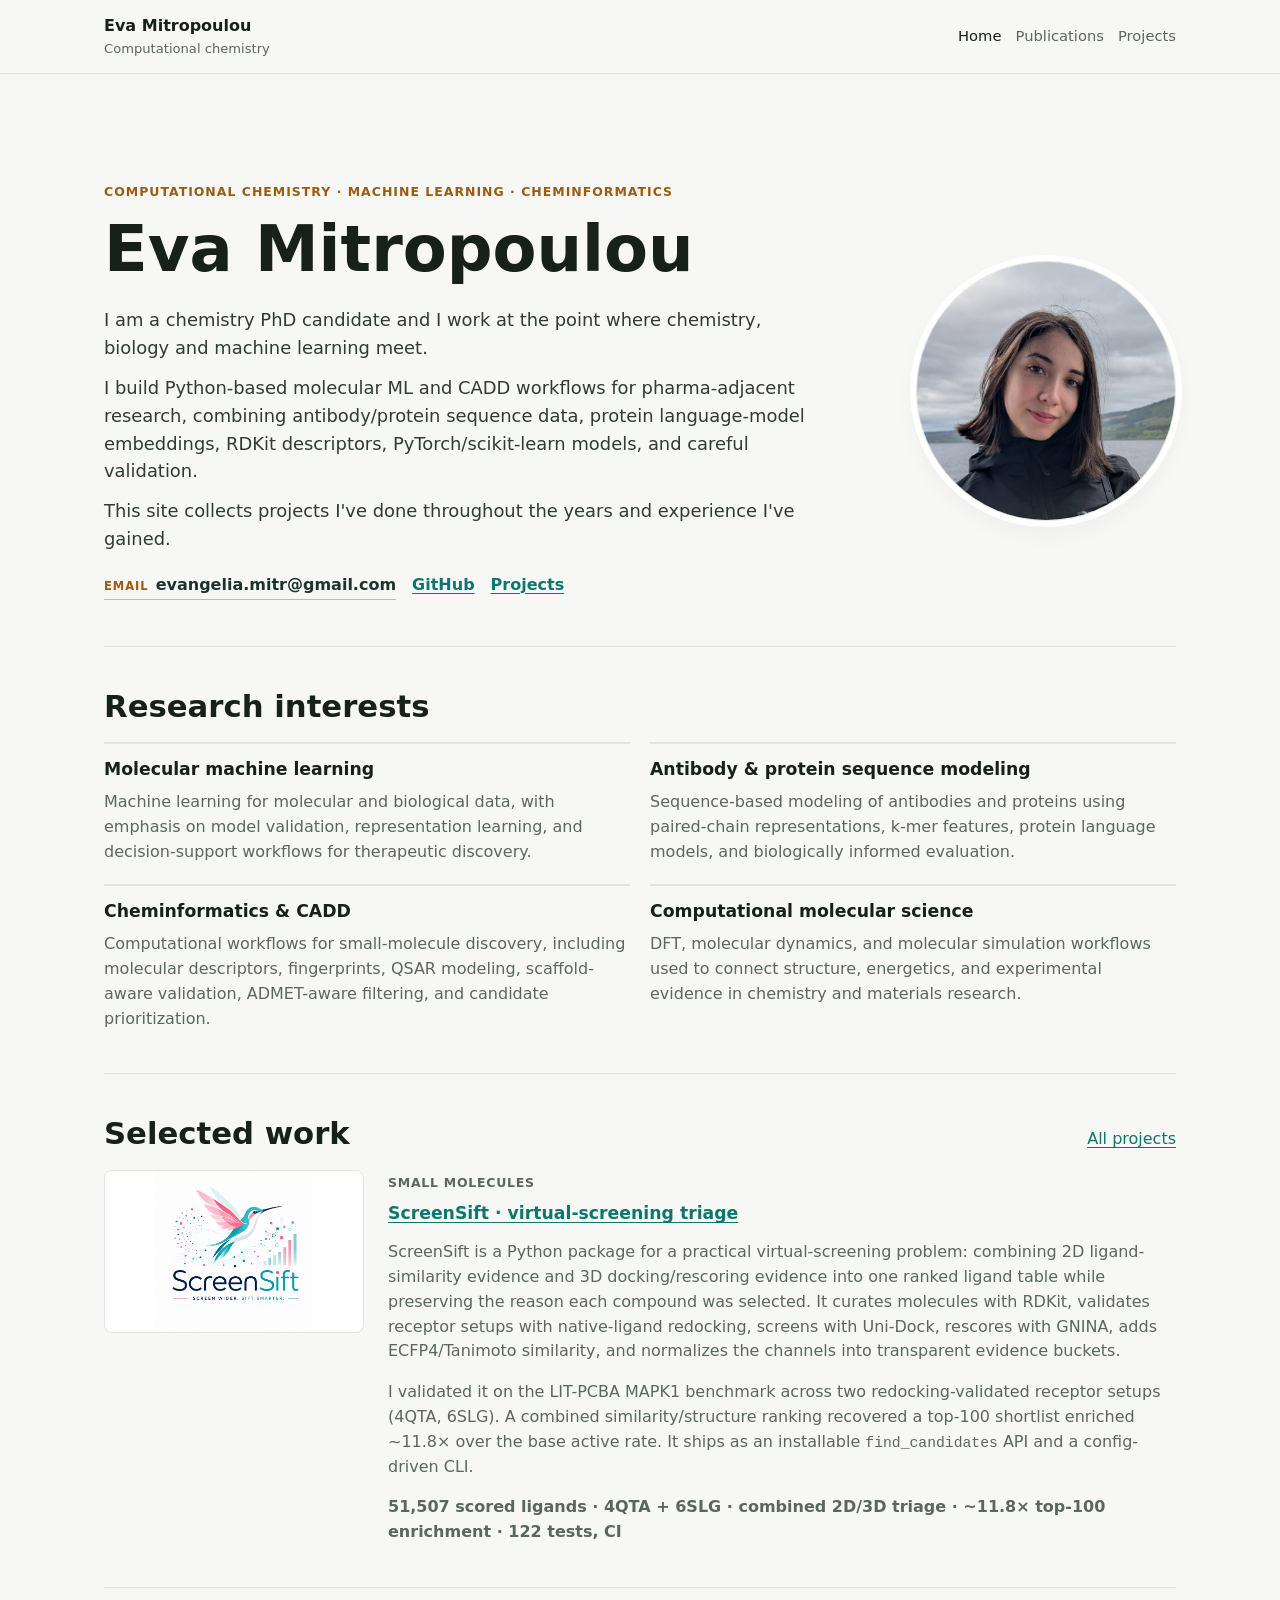
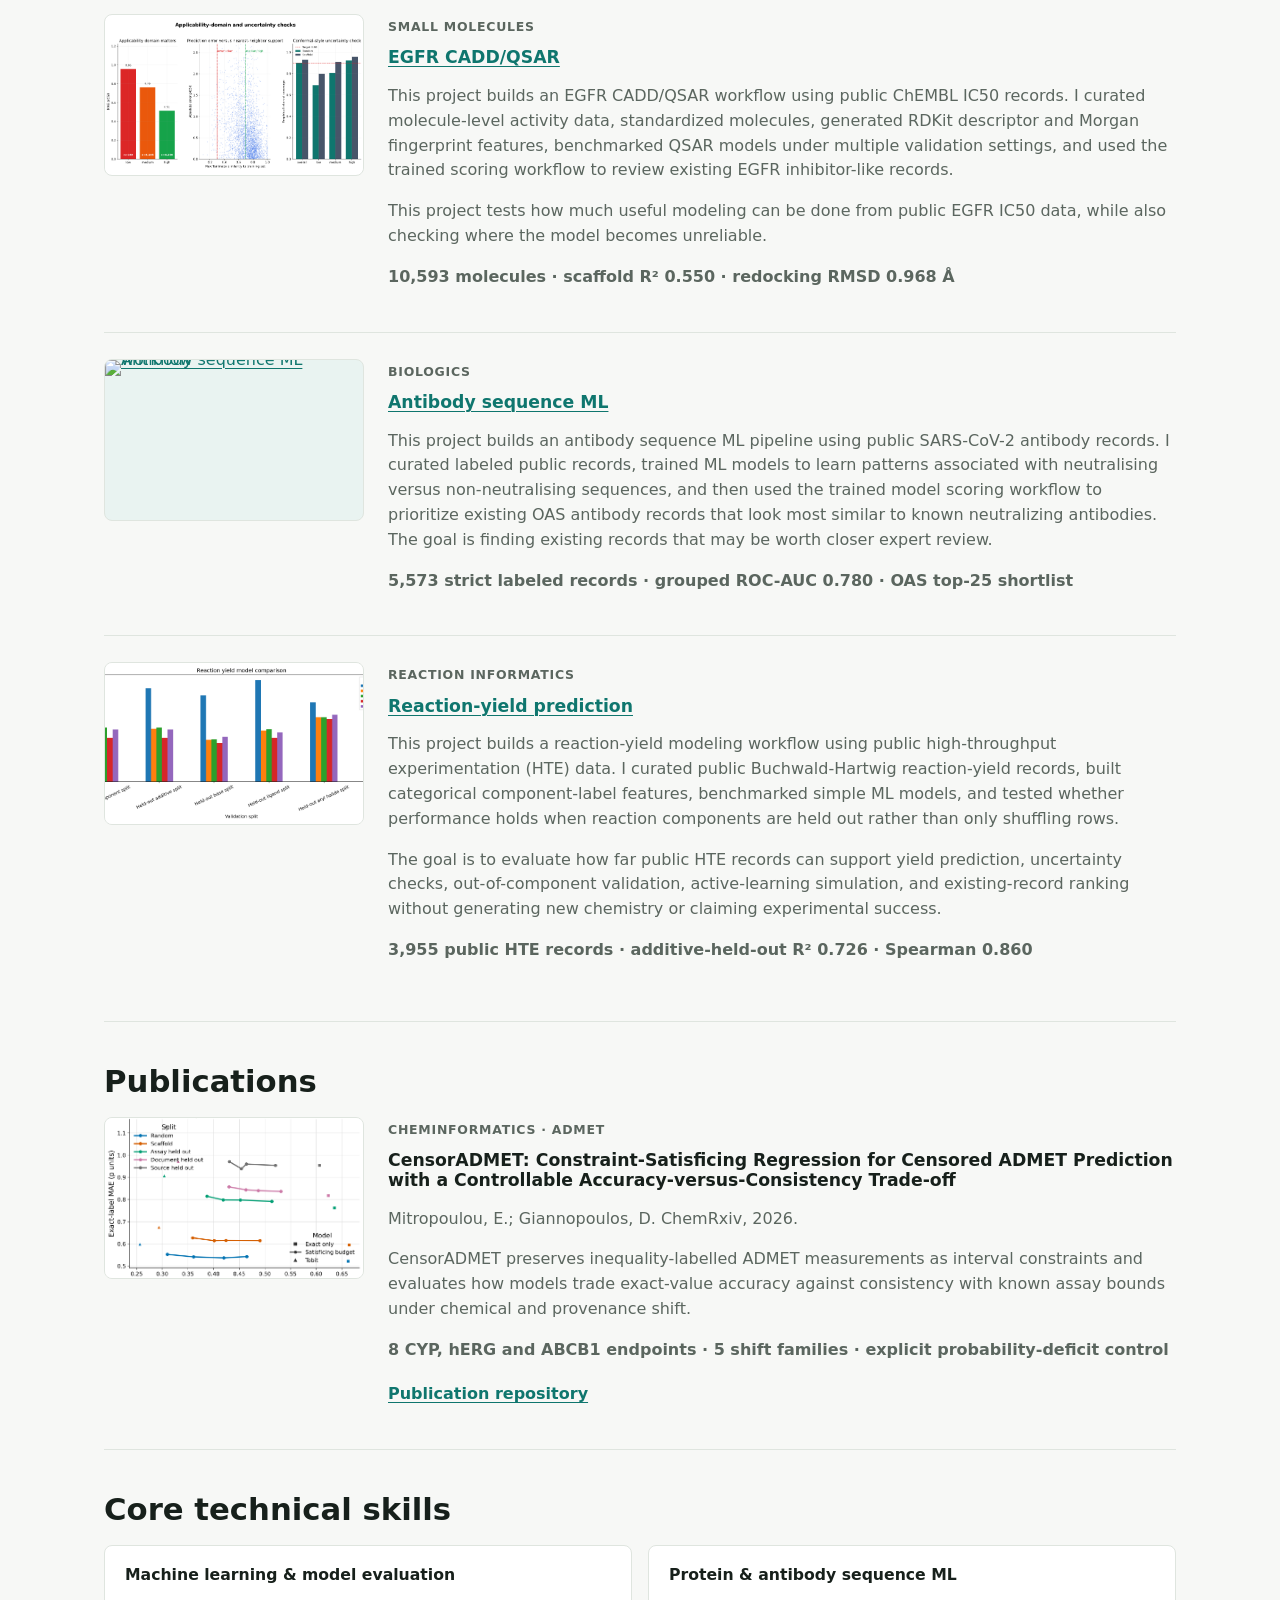
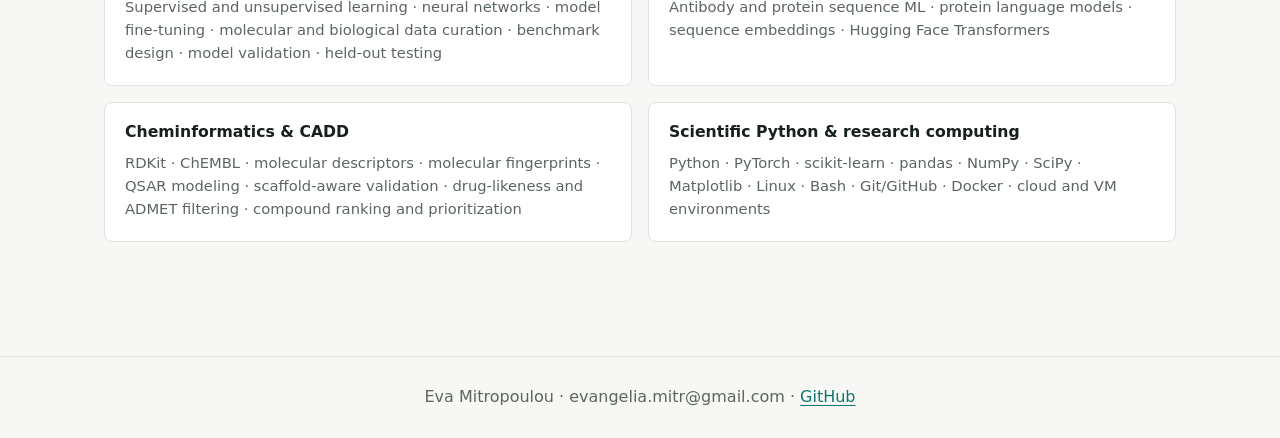
==== index.html @ 1cc46dc5 "Move skills after publications" ====
<!doctype html>
<html lang="en">
  <head>
    <meta charset="utf-8">
    <meta name="viewport" content="width=device-width, initial-scale=1">
    <title>Eva Mitropoulou | Computational Chemistry</title>
    <meta name="description" content="Computational chemistry portfolio: virtual-screening triage, CADD/QSAR, antibody sequence ML, reaction-yield modeling, cheminformatics, and ML validation.">
    <meta property="og:title" content="Eva Mitropoulou | Computational Chemistry">
    <meta property="og:description" content="Computational chemistry portfolio: virtual-screening triage, CADD/QSAR, antibody sequence ML, reaction-yield modeling, cheminformatics, and ML validation.">
    <meta property="og:type" content="website">
    <meta property="og:url" content="https://eva-mitropoulou.github.io/">
    <meta property="og:image" content="https://eva-mitropoulou.github.io/assets/figures/portfolio_og_card.svg">
    <link rel="icon" href="assets/figures/favicon.svg" type="image/svg+xml">
    <link rel="alternate icon" href="favicon.ico">
    <link rel="stylesheet" href="assets/css/styles.css">
  </head>
  <body>
    <header class="site-header">
      <nav class="nav" aria-label="Primary navigation">
        <a class="brand" href="index.html">
          <strong>Eva Mitropoulou</strong>
          <span>Computational chemistry</span>
        </a>
        <div class="nav-links">
          <a href="index.html" aria-current="page">Home</a>
          <a href="#publications">Publications</a>
          <a href="projects.html">Projects</a>
        </div>
      </nav>
    </header>

    <main>
      <section class="landing-hero">
        <div class="hero-copy">
          <p class="eyebrow">Computational chemistry · machine learning · cheminformatics</p>
          <h1>Eva Mitropoulou</h1>
          <p class="lead">I am a chemistry PhD candidate and I work at the point where chemistry, biology and machine learning meet.</p>
          <p>I build Python-based molecular ML and CADD workflows for pharma-adjacent research, combining antibody/protein sequence data, protein language-model embeddings, RDKit descriptors, PyTorch/scikit-learn models, and careful validation.</p>
          <p>This site collects projects I've done throughout the years and experience I've gained.</p>
          <div class="inline-links" aria-label="Primary links">
            <span class="email-line"><span class="email-label">Email</span><span class="email-address">evangelia.mitr@gmail.com</span></span>
            <a href="https://github.com/eva-mitropoulou">GitHub</a>
            <a href="projects.html">Projects</a>
          </div>
        </div>
        <figure class="hero-portrait" aria-label="Portrait">
          <img class="portrait-photo" src="assets/figures/eva-profile.jpg" alt="Portrait of Eva Mitropoulou">
        </figure>
      </section>

      <section class="section landing-section" aria-labelledby="research-interests">
        <h2 id="research-interests">Research interests</h2>
        <div class="interest-grid">
          <article>
            <h3>Molecular machine learning</h3>
            <p>Machine learning for molecular and biological data, with emphasis on model validation, representation learning, and decision-support workflows for therapeutic discovery.</p>
          </article>
          <article>
            <h3>Antibody &amp; protein sequence modeling</h3>
            <p>Sequence-based modeling of antibodies and proteins using paired-chain representations, k-mer features, protein language models, and biologically informed evaluation.</p>
          </article>
          <article>
            <h3>Cheminformatics &amp; CADD</h3>
            <p>Computational workflows for small-molecule discovery, including molecular descriptors, fingerprints, QSAR modeling, scaffold-aware validation, ADMET-aware filtering, and candidate prioritization.</p>
          </article>
          <article>
            <h3>Computational molecular science</h3>
            <p>DFT, molecular dynamics, and molecular simulation workflows used to connect structure, energetics, and experimental evidence in chemistry and materials research.</p>
          </article>
        </div>
      </section>

      <section class="section landing-section" id="main-work" aria-labelledby="selected-work">
        <div class="section-heading">
          <h2 id="selected-work">Selected work</h2>
          <a href="projects.html">All projects</a>
        </div>
        <div class="feature-list">
          <article class="feature-item">
            <a class="thumb-link" href="projects/screensift-virtual-screening.html" aria-label="ScreenSift virtual-screening triage project">
              <img class="egfr-thumb" src="assets/figures/screensift_logo.png" alt="ScreenSift logo">
            </a>
            <div>
              <p class="domain-label">Small molecules</p>
              <h3><a href="projects/screensift-virtual-screening.html">ScreenSift · virtual-screening triage</a></h3>
              <p>ScreenSift is a Python package for a practical virtual-screening problem: combining 2D ligand-similarity evidence and 3D docking/rescoring evidence into one ranked ligand table while preserving the reason each compound was selected. It curates molecules with RDKit, validates receptor setups with native-ligand redocking, screens with Uni-Dock, rescores with GNINA, adds ECFP4/Tanimoto similarity, and normalizes the channels into transparent evidence buckets.</p>
              <p>I validated it on the LIT-PCBA MAPK1 benchmark across two redocking-validated receptor setups (4QTA, 6SLG). A combined similarity/structure ranking recovered a top-100 shortlist enriched ~11.8× over the base active rate. It ships as an installable <code>find_candidates</code> API and a config-driven CLI.</p>
              <p class="compact-metrics">51,507 scored ligands · 4QTA + 6SLG · combined 2D/3D triage · ~11.8× top-100 enrichment · 122 tests, CI</p>
            </div>
          </article>

          <article class="feature-item">
            <a class="thumb-link" href="projects/egfr-qsar-cadd.html" aria-label="EGFR CADD/QSAR project">
              <img class="egfr-thumb" src="assets/figures/egfr_applicability_uncertainty.png" alt="EGFR applicability-domain and uncertainty checks">
            </a>
            <div>
              <p class="domain-label">Small molecules</p>
              <h3><a href="projects/egfr-qsar-cadd.html">EGFR CADD/QSAR</a></h3>
              <p>This project builds an EGFR CADD/QSAR workflow using public ChEMBL IC50 records. I curated molecule-level activity data, standardized molecules, generated RDKit descriptor and Morgan fingerprint features, benchmarked QSAR models under multiple validation settings, and used the trained scoring workflow to review existing EGFR inhibitor-like records.</p>
              <p>This project tests how much useful modeling can be done from public EGFR IC50 data, while also checking where the model becomes unreliable.</p>
              <p class="compact-metrics">10,593 molecules · scaffold R² 0.550 · redocking RMSD 0.968 Å</p>
            </div>
          </article>

          <article class="feature-item">
            <a class="thumb-link" href="projects/antibody-sequence-ml.html" aria-label="Antibody sequence ML project">
              <img src="assets/figures/antibody_project_workflow.png" alt="Antibody sequence ML workflow">
            </a>
            <div>
              <p class="domain-label">Biologics</p>
              <h3><a href="projects/antibody-sequence-ml.html">Antibody sequence ML</a></h3>
              <p>This project builds an antibody sequence ML pipeline using public SARS-CoV-2 antibody records. I curated labeled public records, trained ML models to learn patterns associated with neutralising versus non-neutralising sequences, and then used the trained model scoring workflow to prioritize existing OAS antibody records that look most similar to known neutralizing antibodies. The goal is finding existing records that may be worth closer expert review.</p>
              <p class="compact-metrics">5,573 strict labeled records · grouped ROC-AUC 0.780 · OAS top-25 shortlist</p>
            </div>
          </article>

          <article class="feature-item">
            <a class="thumb-link" href="projects/reaction-yield-ml.html" aria-label="Reaction-yield prediction project">
              <img src="assets/figures/reaction_yield_model_comparison.png" alt="Reaction-yield model comparison">
            </a>
            <div>
              <p class="domain-label">Reaction informatics</p>
              <h3><a href="projects/reaction-yield-ml.html">Reaction-yield prediction</a></h3>
              <p>This project builds a reaction-yield modeling workflow using public high-throughput experimentation (HTE) data. I curated public Buchwald-Hartwig reaction-yield records, built categorical component-label features, benchmarked simple ML models, and tested whether performance holds when reaction components are held out rather than only shuffling rows.</p>
              <p>The goal is to evaluate how far public HTE records can support yield prediction, uncertainty checks, out-of-component validation, active-learning simulation, and existing-record ranking without generating new chemistry or claiming experimental success.</p>
              <p class="compact-metrics">3,955 public HTE records · additive-held-out R² 0.726 · Spearman 0.860</p>
            </div>
          </article>
        </div>
      </section>

      <section class="section landing-section" id="publications" aria-labelledby="publications-heading">
        <div class="section-heading">
          <h2 id="publications-heading">Publications</h2>
        </div>
        <div class="feature-list">
          <article class="feature-item">
            <img src="assets/figures/censoradmet_operating_curve.png" alt="CensorADMET accuracy-versus-consistency operating curves">
            <div>
              <p class="domain-label">Cheminformatics · ADMET</p>
              <h3>CensorADMET: Constraint-Satisficing Regression for Censored ADMET Prediction with a Controllable Accuracy-versus-Consistency Trade-off</h3>
              <p>Mitropoulou, E.; Giannopoulos, D. ChemRxiv, 2026.</p>
              <p>CensorADMET preserves inequality-labelled ADMET measurements as interval constraints and evaluates how models trade exact-value accuracy against consistency with known assay bounds under chemical and provenance shift.</p>
              <p class="compact-metrics">8 CYP, hERG and ABCB1 endpoints · 5 shift families · explicit probability-deficit control</p>
              <div class="inline-links">
                <a href="https://github.com/eva-mitropoulou/censorADMET">Publication repository</a>
              </div>
            </div>
          </article>
        </div>
      </section>

      <section class="section landing-section" aria-labelledby="core-skills">
        <h2 id="core-skills">Core technical skills</h2>
        <div class="skills-grid">
          <div class="skill-group">
            <h3>Machine learning &amp; model evaluation</h3>
            <p>Supervised and unsupervised learning · neural networks · model fine-tuning · molecular and biological data curation · benchmark design · model validation · held-out testing</p>
          </div>
          <div class="skill-group">
            <h3>Protein &amp; antibody sequence ML</h3>
            <p>Antibody and protein sequence ML · protein language models · sequence embeddings · Hugging Face Transformers</p>
          </div>
          <div class="skill-group">
            <h3>Cheminformatics &amp; CADD</h3>
            <p>RDKit · ChEMBL · molecular descriptors · molecular fingerprints · QSAR modeling · scaffold-aware validation · drug-likeness and ADMET filtering · compound ranking and prioritization</p>
          </div>
          <div class="skill-group">
            <h3>Scientific Python &amp; research computing</h3>
            <p>Python · PyTorch · scikit-learn · pandas · NumPy · SciPy · Matplotlib · Linux · Bash · Git/GitHub · Docker · cloud and VM environments</p>
          </div>
        </div>
      </section>


    </main>

    <footer class="footer">
      <span>Eva Mitropoulou · evangelia.mitr@gmail.com · <a href="https://github.com/eva-mitropoulou">GitHub</a></span>
    </footer>
  </body>
</html>
---- assets/css/styles.css ----
:root {
  --bg: #f7f8f6;
  --panel: #ffffff;
  --ink: #17201b;
  --muted: #5b665f;
  --line: #dfe5df;
  --accent: #0f766e;
  --accent-2: #9a5b13;
  --accent-3: #315c8c;
  --soft: #e9f3f1;
  --soft-2: #f3eadf;
  --shadow: 0 10px 24px rgba(20, 31, 27, 0.05);
}

* {
  box-sizing: border-box;
}

html {
  scroll-behavior: smooth;
}

body {
  margin: 0;
  background: var(--bg);
  color: var(--ink);
  font-family: Inter, ui-sans-serif, system-ui, -apple-system, BlinkMacSystemFont, "Segoe UI", sans-serif;
  font-size: 16px;
  line-height: 1.55;
}

a {
  color: var(--accent);
  text-decoration-thickness: 1px;
  text-underline-offset: 3px;
}

a:hover {
  color: #0b5f59;
}

.site-header {
  position: sticky;
  top: 0;
  z-index: 10;
  border-bottom: 1px solid var(--line);
  background: rgba(247, 248, 246, 0.96);
  backdrop-filter: blur(12px);
}

.nav {
  display: flex;
  align-items: center;
  justify-content: space-between;
  max-width: 1120px;
  margin: 0 auto;
  padding: 14px 24px;
  gap: 20px;
}

.brand {
  display: flex;
  flex-direction: column;
  min-width: 210px;
  color: var(--ink);
  text-decoration: none;
}

.brand strong {
  font-size: 1rem;
  letter-spacing: 0;
}

.brand span {
  color: var(--muted);
  font-size: 0.82rem;
}

.nav-links {
  display: flex;
  flex-wrap: wrap;
  justify-content: flex-end;
  gap: 14px;
}

.nav-links a {
  color: var(--muted);
  font-size: 0.92rem;
  text-decoration: none;
}

.nav-links a[aria-current="page"],
.nav-links a:hover {
  color: var(--ink);
}

main {
  max-width: 1120px;
  margin: 0 auto;
  padding: 54px 24px 72px;
}

.hero {
  max-width: 850px;
  padding: 36px 0 32px;
}

.landing-hero {
  display: grid;
  grid-template-columns: minmax(0, 1fr) minmax(180px, 280px);
  gap: clamp(28px, 6vw, 72px);
  align-items: center;
  padding: 54px 0 46px;
}

.hero-copy {
  max-width: 830px;
}

.eyebrow {
  margin: 0 0 12px;
  color: var(--accent-2);
  font-size: 0.78rem;
  font-weight: 700;
  letter-spacing: 0.08em;
  text-transform: uppercase;
}

h1,
h2,
h3 {
  margin: 0;
  line-height: 1.14;
  letter-spacing: 0;
}

h1 {
  max-width: 900px;
  font-size: clamp(2.35rem, 5vw, 4.7rem);
}

h2 {
  margin-bottom: 18px;
  font-size: clamp(1.42rem, 2.4vw, 2.05rem);
}

h3 {
  font-size: 1.08rem;
}

.hero-copy > p:not(.eyebrow) {
  max-width: 760px;
  margin: 12px 0 0;
  color: #303b35;
  font-size: 1.12rem;
}

.hero-copy > p.lead {
  margin-top: 20px;
}

.hero p:not(.eyebrow) {
  max-width: 760px;
}

.hero-context {
  margin: 12px 0 0;
  color: var(--muted);
  font-size: 0.95rem;
}

.inline-links {
  display: flex;
  flex-wrap: wrap;
  align-items: baseline;
  gap: 10px 16px;
  margin-top: 20px;
}

.inline-links a {
  font-weight: 700;
}

.email-line {
  display: inline-flex;
  flex-wrap: wrap;
  align-items: baseline;
  gap: 0.45rem;
  margin: 0;
  padding-bottom: 2px;
  border-bottom: 1px solid rgba(34, 91, 76, 0.35);
  color: var(--ink);
  overflow-wrap: anywhere;
}

.email-label {
  color: var(--accent-2);
  font-size: 0.72rem;
  font-weight: 700;
  letter-spacing: 0.08em;
  text-transform: uppercase;
}

.email-address {
  color: #1d332d;
  font-weight: 700;
}

.hero-portrait {
  justify-self: end;
  width: min(260px, 100%);
  margin: 0;
}

.portrait-photo {
  display: block;
  width: 100%;
  aspect-ratio: 1;
  border: 1px solid var(--line);
  border-radius: 50%;
  background: var(--soft);
  object-fit: cover;
  object-position: center center;
  box-shadow: 0 0 0 6px #ffffff, var(--shadow);
}

.about-text {
  max-width: 850px;
}

.about-text p {
  color: var(--muted);
}

.cta-row,
.link-row {
  display: flex;
  flex-wrap: wrap;
  gap: 10px;
  margin-top: 22px;
}

.button {
  display: inline-flex;
  align-items: center;
  justify-content: center;
  min-height: 40px;
  padding: 9px 14px;
  border: 1px solid var(--ink);
  border-radius: 6px;
  background: var(--ink);
  color: white;
  font-weight: 700;
  text-decoration: none;
}

.button.secondary {
  border-color: var(--line);
  background: white;
  color: var(--ink);
}

.section {
  padding: 48px 0;
  border-top: 1px solid var(--line);
}

.section:first-child {
  border-top: 0;
}

.section-intro {
  max-width: 760px;
  margin: -6px 0 24px;
  color: var(--muted);
}

.landing-section {
  padding: 42px 0;
}

.section-heading {
  display: flex;
  align-items: baseline;
  justify-content: space-between;
  gap: 20px;
  margin-bottom: 18px;
}

.section-heading h2 {
  margin-bottom: 0;
}

.interest-grid {
  display: grid;
  grid-template-columns: repeat(2, minmax(0, 1fr));
  gap: 20px;
}

.depth-grid {
  display: grid;
  grid-template-columns: repeat(4, minmax(0, 1fr));
  gap: 20px;
}

.interest-grid article,
.depth-grid article {
  border-top: 2px solid var(--line);
  padding-top: 16px;
}

.interest-grid p,
.depth-grid p {
  color: var(--muted);
  margin: 10px 0 0;
}

.feature-list {
  display: grid;
  gap: 26px;
}

.feature-item {
  display: grid;
  grid-template-columns: 260px minmax(0, 1fr);
  gap: 24px;
  align-items: start;
  padding: 0 0 26px;
  border-bottom: 1px solid var(--line);
}

.feature-item:last-child {
  border-bottom: 0;
  padding-bottom: 0;
}

.feature-item img {
  display: block;
  width: 100%;
  aspect-ratio: 16 / 10;
  object-fit: cover;
  border: 1px solid var(--line);
  border-radius: 8px;
  background: var(--soft);
}

.feature-item img.egfr-thumb,
.figure-thumb.egfr-thumb {
  object-fit: contain;
  background: white;
}

/* Clickable project thumbnails (link wraps the image without adding
   underline or baseline gaps). */
.thumb-link {
  display: block;
  line-height: 0;
  border-radius: 8px;
  outline-offset: 3px;
}

.card .thumb-link {
  border-radius: 0;
}

.thumb-link img {
  transition: opacity 0.15s ease;
}

.thumb-link:hover img,
.thumb-link:focus-visible img {
  opacity: 0.9;
}

.feature-item p {
  color: var(--muted);
}

.compact-metrics {
  color: #26312b;
  font-weight: 700;
}

.news-list {
  display: grid;
  gap: 0;
  max-width: 900px;
}

.news-list article {
  display: grid;
  grid-template-columns: 170px minmax(0, 1fr);
  gap: 24px;
  padding: 16px 0;
  border-top: 1px solid var(--line);
}

.news-list article:last-child {
  border-bottom: 1px solid var(--line);
}

.news-list span {
  color: var(--accent-3);
  font-weight: 800;
}

.news-list p {
  margin: 0;
  color: var(--muted);
}

.grid {
  display: grid;
  gap: 18px;
}

.grid.three {
  grid-template-columns: repeat(3, minmax(0, 1fr));
}

.grid.four {
  grid-template-columns: repeat(4, minmax(0, 1fr));
}

.grid.two {
  grid-template-columns: repeat(2, minmax(0, 1fr));
}

.card,
.work-card,
.result-card,
.skill-group,
.at-a-glance {
  border: 1px solid var(--line);
  border-radius: 8px;
  background: var(--panel);
  box-shadow: var(--shadow);
}

.card {
  overflow: hidden;
}

.card-body,
.work-card,
.result-card,
.skill-group,
.at-a-glance {
  padding: 20px;
}

.card p,
.work-card p,
.skill-group p {
  color: var(--muted);
}

.card p,
.card ul,
.card dl,
.work-card p,
.skill-group p {
  margin: 12px 0 0;
}

.work-card {
  display: flex;
  flex-direction: column;
  min-height: 100%;
}

.domain-label {
  display: inline-block;
  width: fit-content;
  margin: 0 0 12px;
  color: var(--accent-3);
  font-size: 0.78rem;
  font-weight: 700;
  letter-spacing: 0.06em;
  text-transform: uppercase;
}

.metric-row {
  display: flex;
  flex-wrap: wrap;
  gap: 8px;
  margin-top: 16px;
}

.mini-metric {
  display: inline-flex;
  align-items: center;
  min-height: 30px;
  padding: 5px 9px;
  border: 1px solid var(--line);
  border-radius: 6px;
  background: #fbfcfb;
  color: #29342e;
  font-size: 0.86rem;
}

.results-strip {
  display: grid;
  grid-template-columns: repeat(4, minmax(0, 1fr));
  gap: 14px;
}

.result-card {
  box-shadow: none;
}

.result-title {
  margin-bottom: 12px;
  font-size: 0.95rem;
}

.result-line {
  margin: 4px 0 0;
  color: var(--muted);
  font-size: 0.92rem;
}

.skills-grid {
  display: grid;
  grid-template-columns: repeat(2, minmax(0, 1fr));
  gap: 16px;
}

.skill-group {
  box-shadow: none;
}

.skill-group h3 {
  font-size: 0.98rem;
}

.skill-group p {
  font-size: 0.92rem;
}

.repro-grid {
  display: grid;
  gap: 10px;
  max-width: 760px;
}

.repro-grid div {
  display: flex;
  flex-wrap: wrap;
  align-items: baseline;
  justify-content: space-between;
  gap: 10px;
  padding: 12px 0;
  border-bottom: 1px solid var(--line);
}

.repro-grid strong {
  color: var(--ink);
}

.repro-grid span {
  color: var(--muted);
}

.figure-thumb {
  display: block;
  width: 100%;
  aspect-ratio: 16 / 10;
  object-fit: cover;
  border-bottom: 1px solid var(--line);
  background: var(--soft);
}

.tag-list {
  display: flex;
  flex-wrap: wrap;
  gap: 7px;
  margin: 14px 0 0;
  padding: 0;
  list-style: none;
}

.tag-list li {
  border: 1px solid var(--line);
  border-radius: 999px;
  background: #fff;
  color: #35413b;
  font-size: 0.82rem;
  padding: 4px 9px;
}

.meta-list {
  display: grid;
  gap: 10px;
}

.meta-list div {
  border-left: 3px solid var(--accent);
  padding-left: 12px;
}

.meta-list dt {
  color: var(--ink);
  font-weight: 700;
}

.meta-list dd {
  margin: 3px 0 0;
  color: var(--muted);
}

.matrix {
  display: grid;
  grid-template-columns: repeat(4, minmax(0, 1fr));
  gap: 12px;
}

.matrix-item {
  border: 1px solid var(--line);
  border-radius: 8px;
  background: var(--panel);
  padding: 16px;
}

.matrix-item strong {
  display: block;
  margin-bottom: 6px;
}

.matrix-item span {
  color: var(--muted);
  font-size: 0.92rem;
}

.project-detail {
  max-width: 920px;
}

.project-detail h2 {
  margin-top: 38px;
  font-size: 1.45rem;
}

.project-detail h2:first-of-type {
  margin-top: 0;
}

.project-detail p,
.project-detail li {
  color: #333f39;
}

.project-detail figure {
  margin: 24px 0;
}

.project-detail figure img {
  width: 100%;
  border: 1px solid var(--line);
  border-radius: 8px;
  background: white;
}

.project-detail figcaption {
  color: var(--muted);
  font-size: 0.92rem;
  margin-top: 8px;
}

.at-a-glance {
  display: grid;
  gap: 10px;
  margin: 26px 0 34px;
  box-shadow: none;
}

.at-a-glance h2 {
  margin: 0 0 2px;
  font-size: 1.15rem;
}

.glance-item {
  color: #334039;
}

.glance-item strong {
  color: var(--ink);
}

.table-wrap {
  overflow-x: auto;
  border: 1px solid var(--line);
  border-radius: 8px;
  background: white;
}

table {
  width: 100%;
  border-collapse: collapse;
  min-width: 620px;
}

th,
td {
  padding: 12px 14px;
  border-bottom: 1px solid var(--line);
  text-align: left;
  vertical-align: top;
}

th {
  background: var(--soft);
  font-size: 0.88rem;
}

td {
  color: #344039;
}

pre {
  overflow-x: auto;
  padding: 14px 16px;
  border: 1px solid var(--line);
  border-radius: 8px;
  background: #ffffff;
  color: #26312b;
}

code {
  font-family: ui-monospace, SFMono-Regular, Menlo, Monaco, Consolas, "Liberation Mono", monospace;
  font-size: 0.92em;
}

.callout {
  border-left: 4px solid var(--accent-3);
  background: #eef4f8;
  padding: 16px 18px;
  margin: 22px 0;
}

.callout p {
  margin: 0;
}

.footer {
  border-top: 1px solid var(--line);
  padding: 28px 24px;
  color: var(--muted);
  text-align: center;
}

@media (max-width: 1000px) {
  .landing-hero,
  .feature-item {
    grid-template-columns: 1fr;
  }

  .landing-hero {
    gap: 28px;
    padding-top: 34px;
  }

  .hero-portrait {
    justify-self: start;
    width: min(220px, 62vw);
  }

  .grid.four,
  .skills-grid,
  .interest-grid,
  .depth-grid {
    grid-template-columns: repeat(2, minmax(0, 1fr));
  }
}

@media (max-width: 860px) {
  .grid.three,
  .grid.two,
  .results-strip,
  .matrix {
    grid-template-columns: 1fr;
  }

  .nav {
    align-items: flex-start;
    flex-direction: column;
  }

  .nav-links {
    justify-content: flex-start;
  }

  .news-list article {
    grid-template-columns: 1fr;
    gap: 6px;
  }

}

@media (max-width: 560px) {
  main {
    padding: 34px 18px 56px;
  }

  .hero {
    padding-top: 12px;
  }

  h1 {
    font-size: 2.3rem;
  }

  .grid.four,
  .skills-grid,
  .interest-grid,
  .depth-grid {
    grid-template-columns: 1fr;
  }

  .repro-grid div {
    align-items: flex-start;
    flex-direction: column;
  }
}
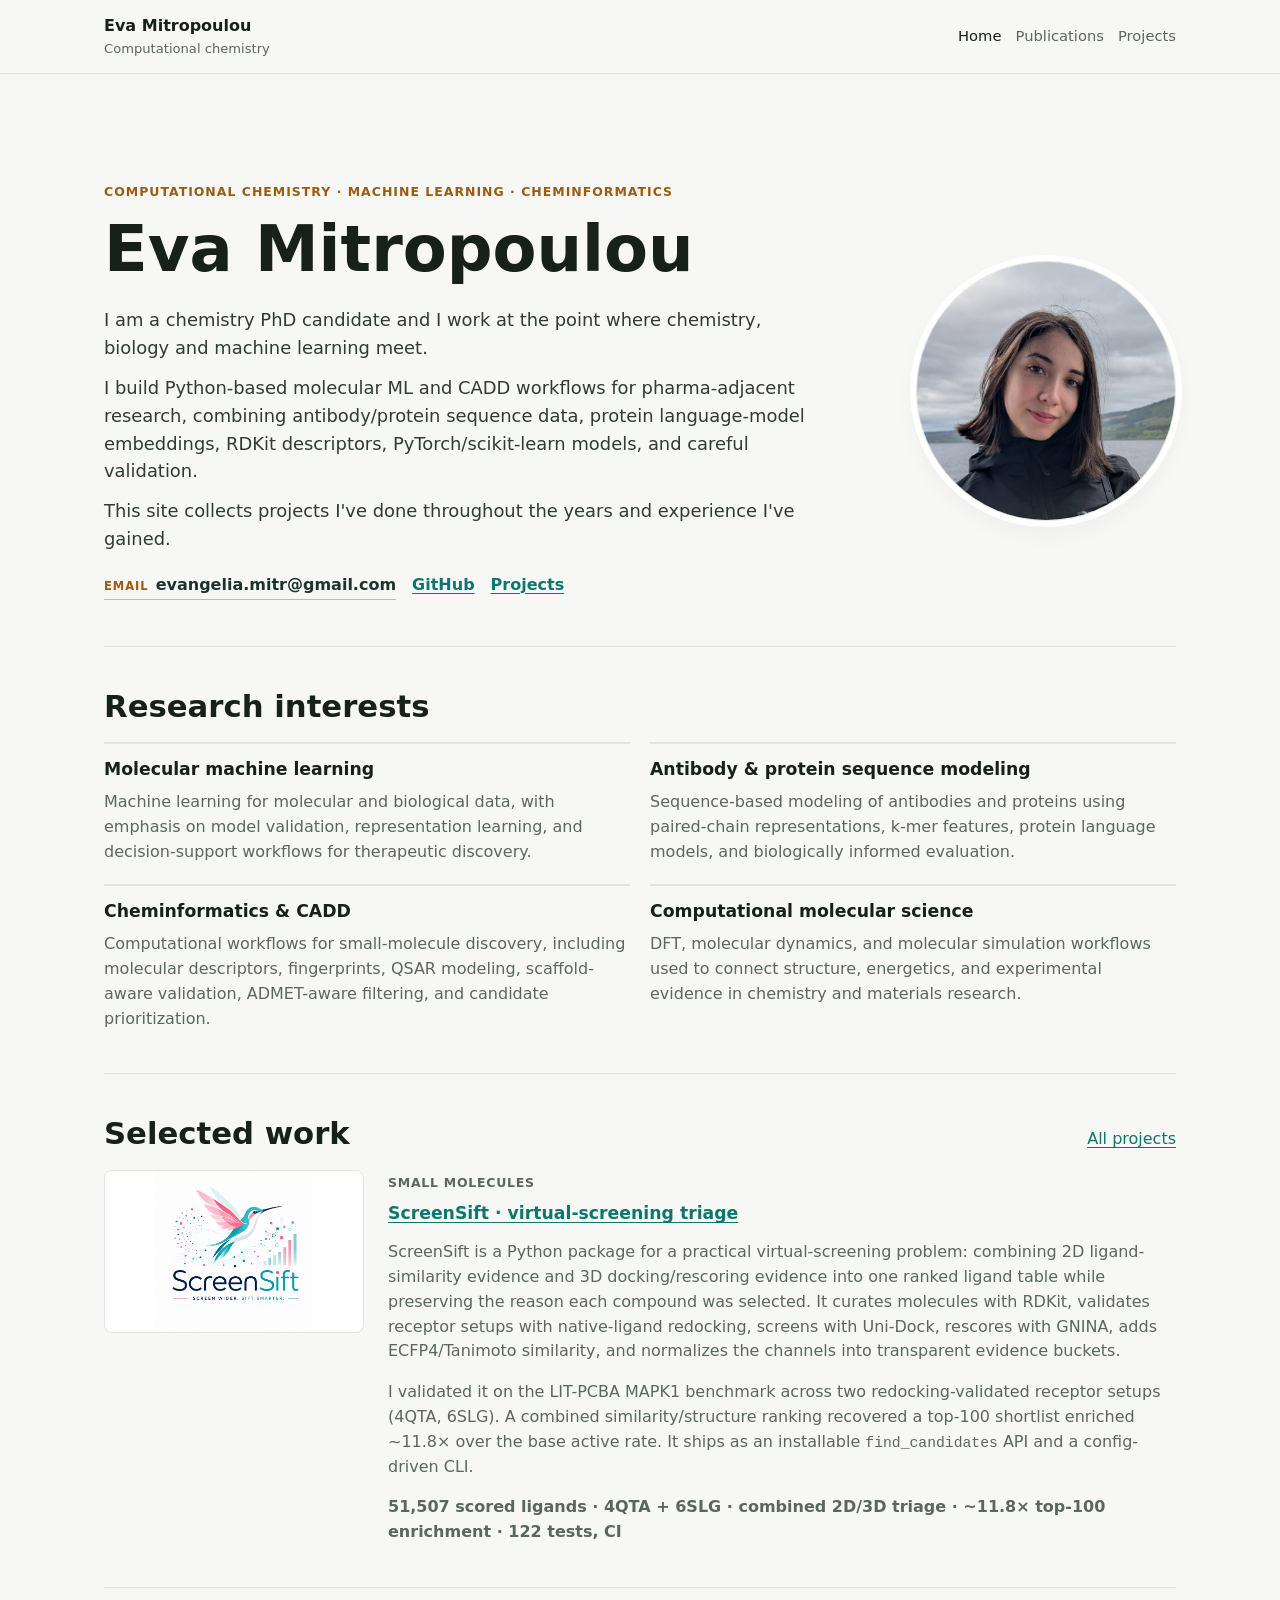
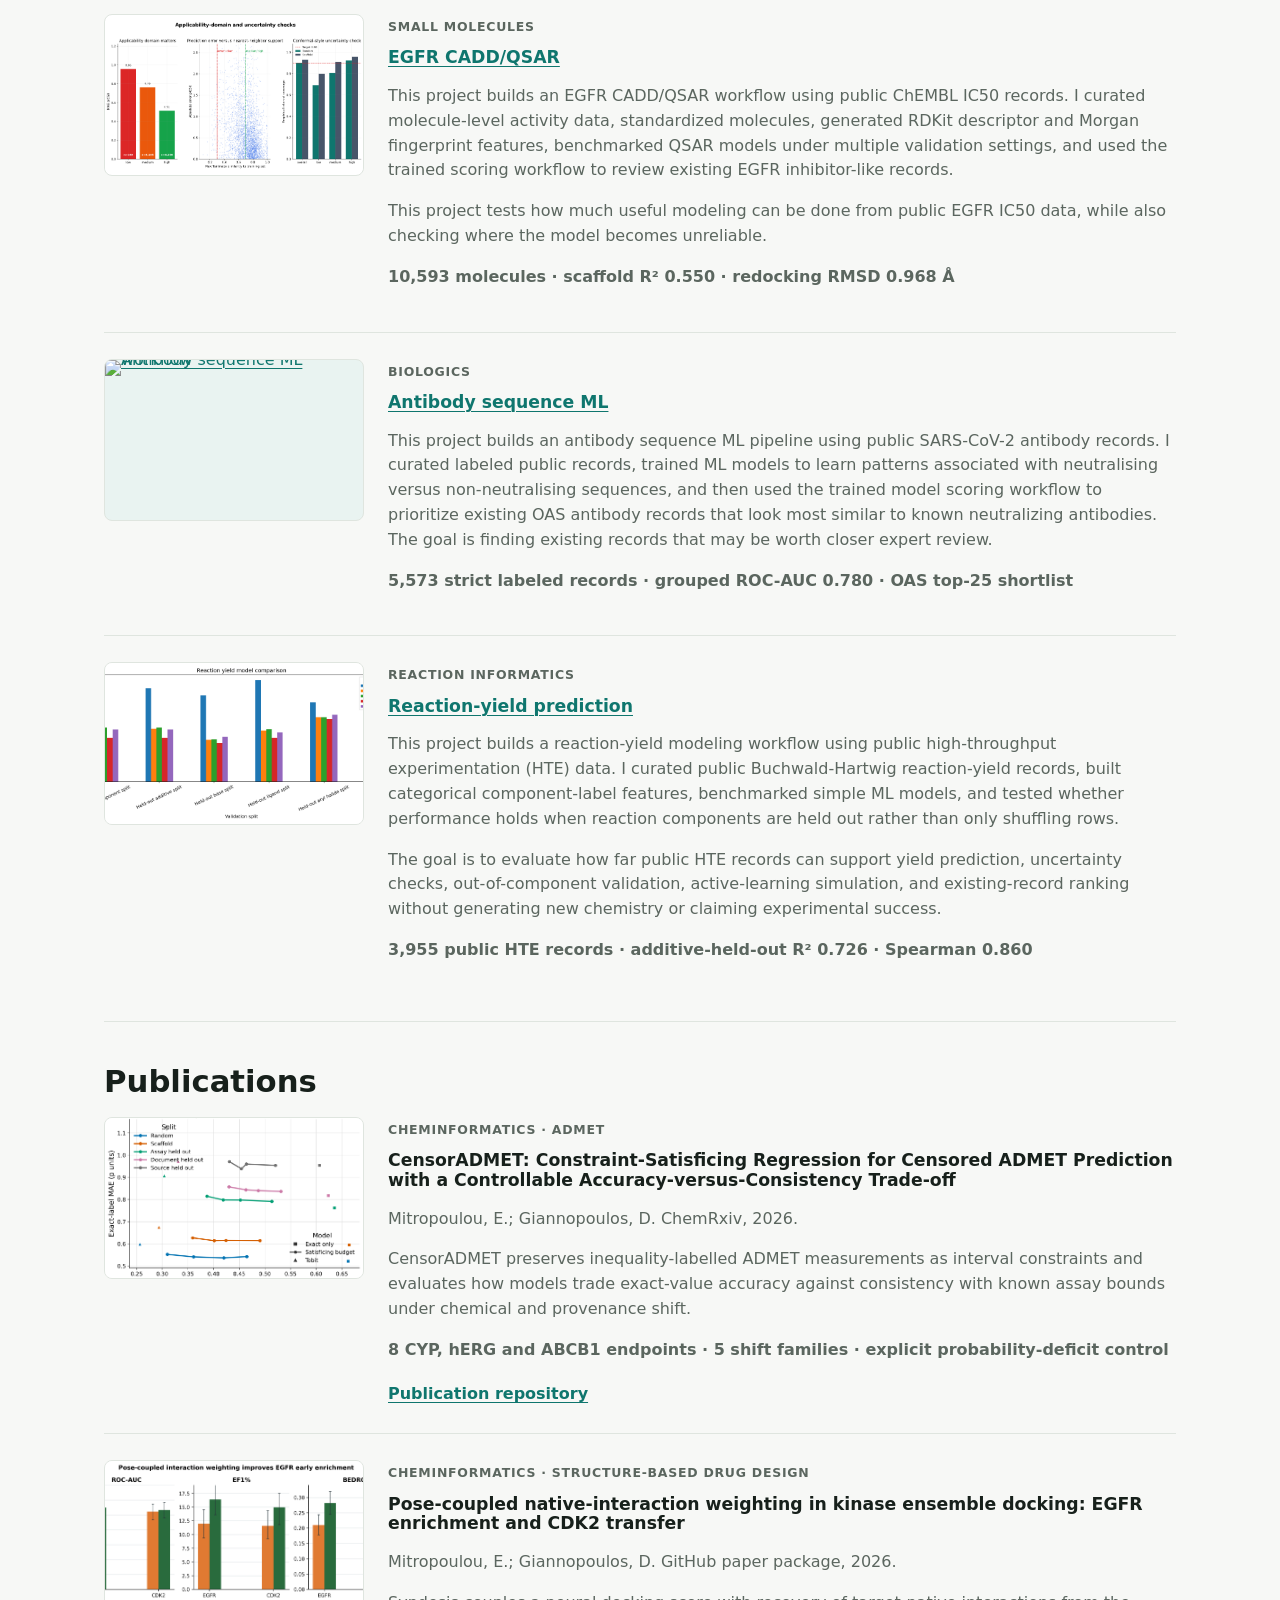
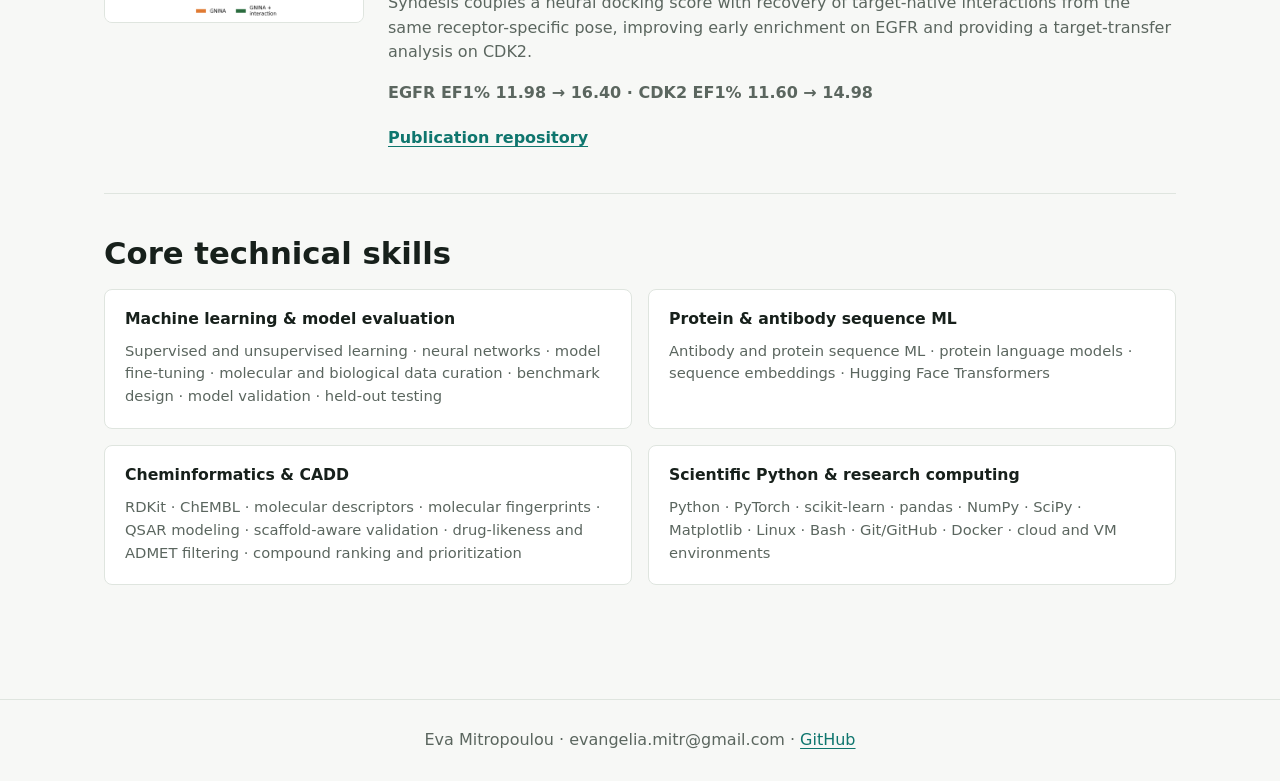
==== commit 82339800: "Add Syndesis publication" ====
--- a/index.html
+++ b/index.html
@@ -147,6 +147,19 @@
               </div>
             </div>
           </article>
+          <article class="feature-item">
+            <img src="assets/figures/syndesis_enrichment.png" alt="Syndesis EGFR and CDK2 enrichment comparison">
+            <div>
+              <p class="domain-label">Cheminformatics · Structure-based drug design</p>
+              <h3>Pose-coupled native-interaction weighting in kinase ensemble docking: EGFR enrichment and CDK2 transfer</h3>
+              <p>Mitropoulou, E.; Giannopoulos, D. GitHub paper package, 2026.</p>
+              <p>Syndesis couples a neural docking score with recovery of target-native interactions from the same receptor-specific pose, improving early enrichment on EGFR and providing a target-transfer analysis on CDK2.</p>
+              <p class="compact-metrics">EGFR EF1% 11.98 → 16.40 · CDK2 EF1% 11.60 → 14.98</p>
+              <div class="inline-links">
+                <a href="https://github.com/eva-mitropoulou/Syndesis/tree/v1.2.0-paper">Publication repository</a>
+              </div>
+            </div>
+          </article>
         </div>
       </section>
 
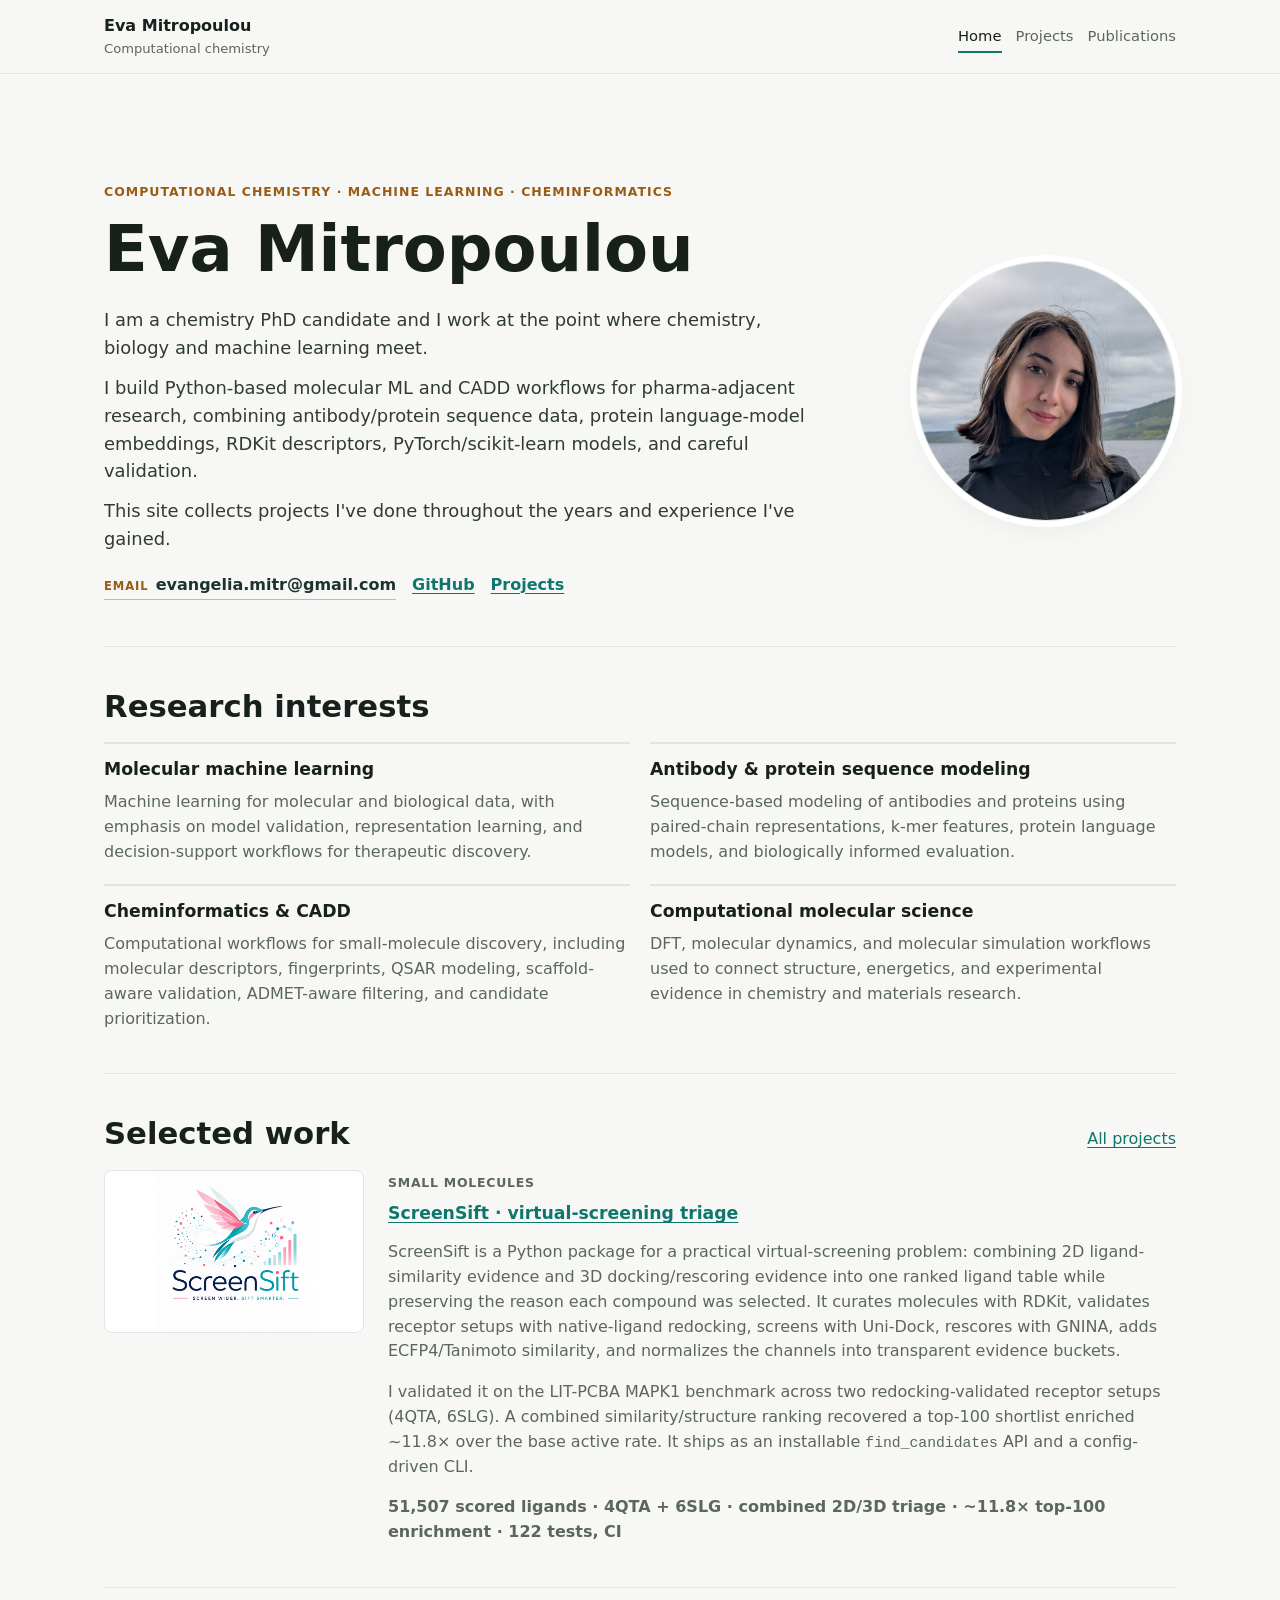
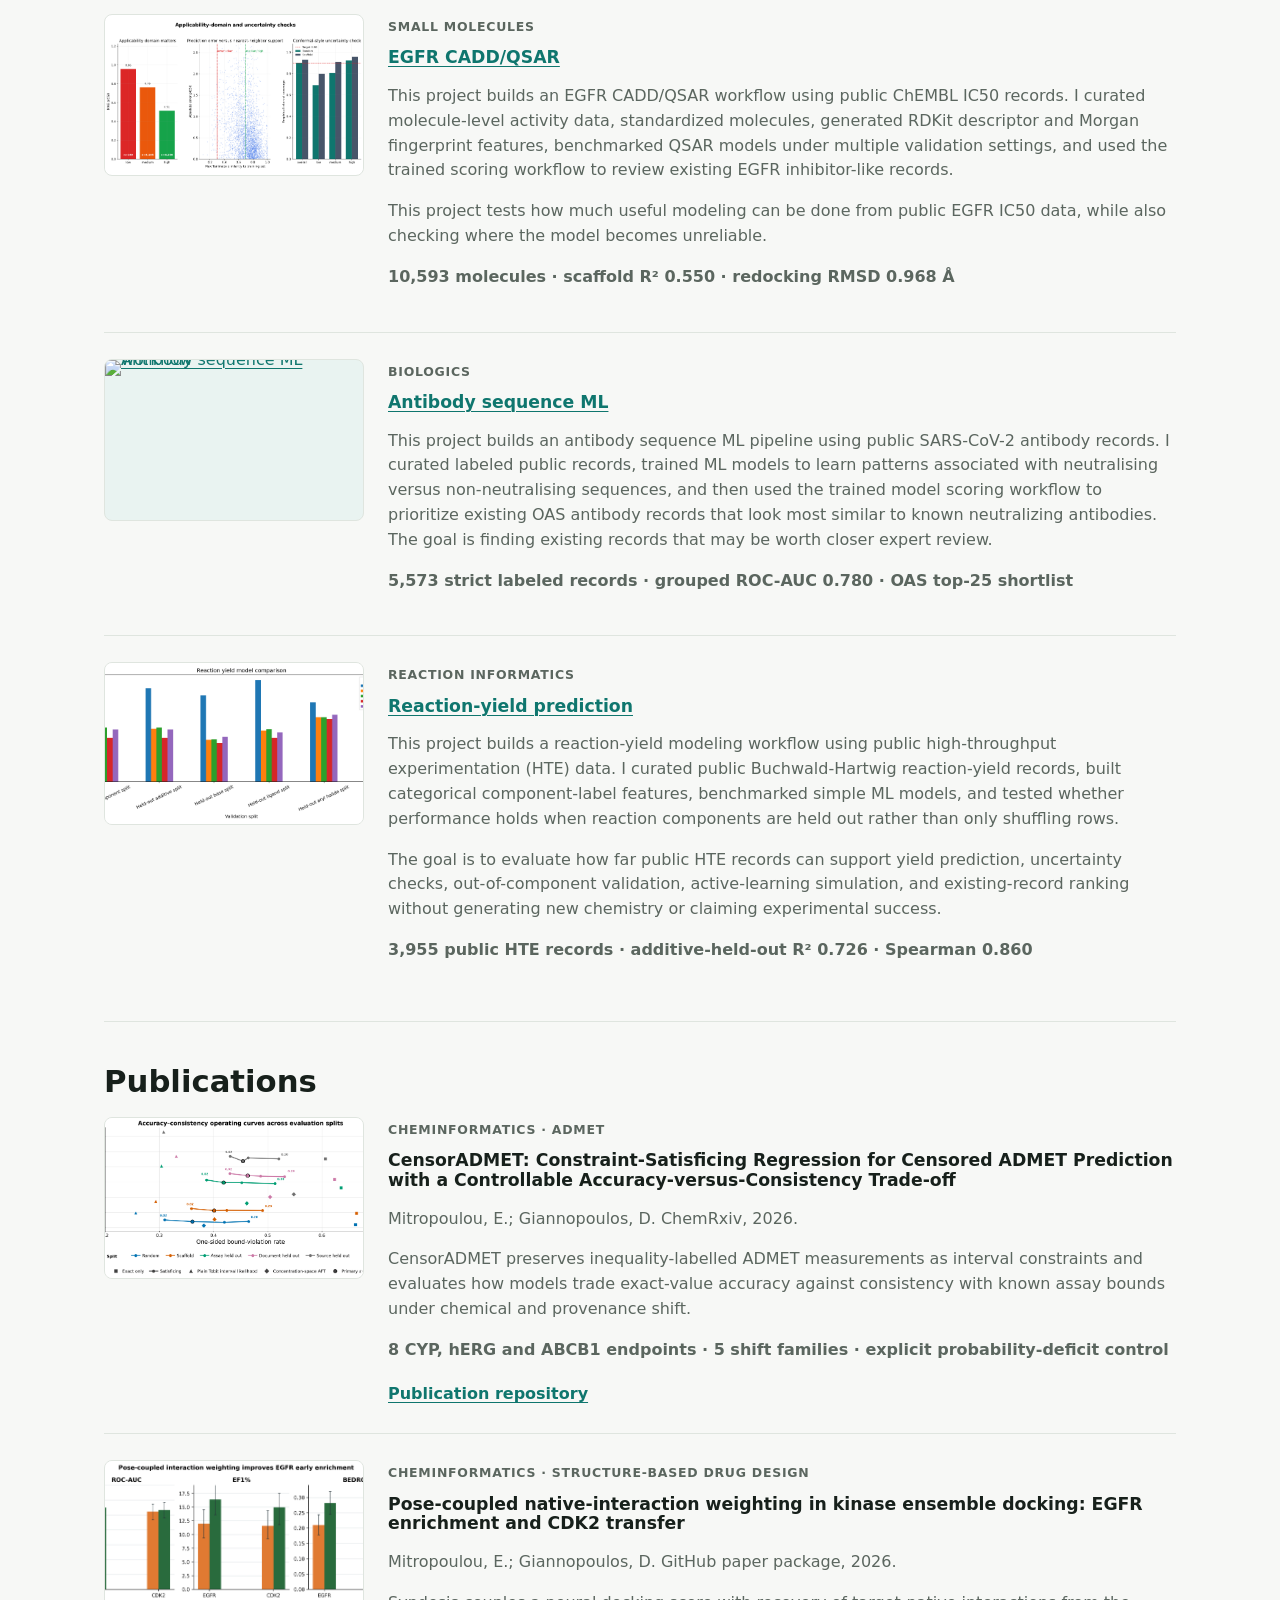
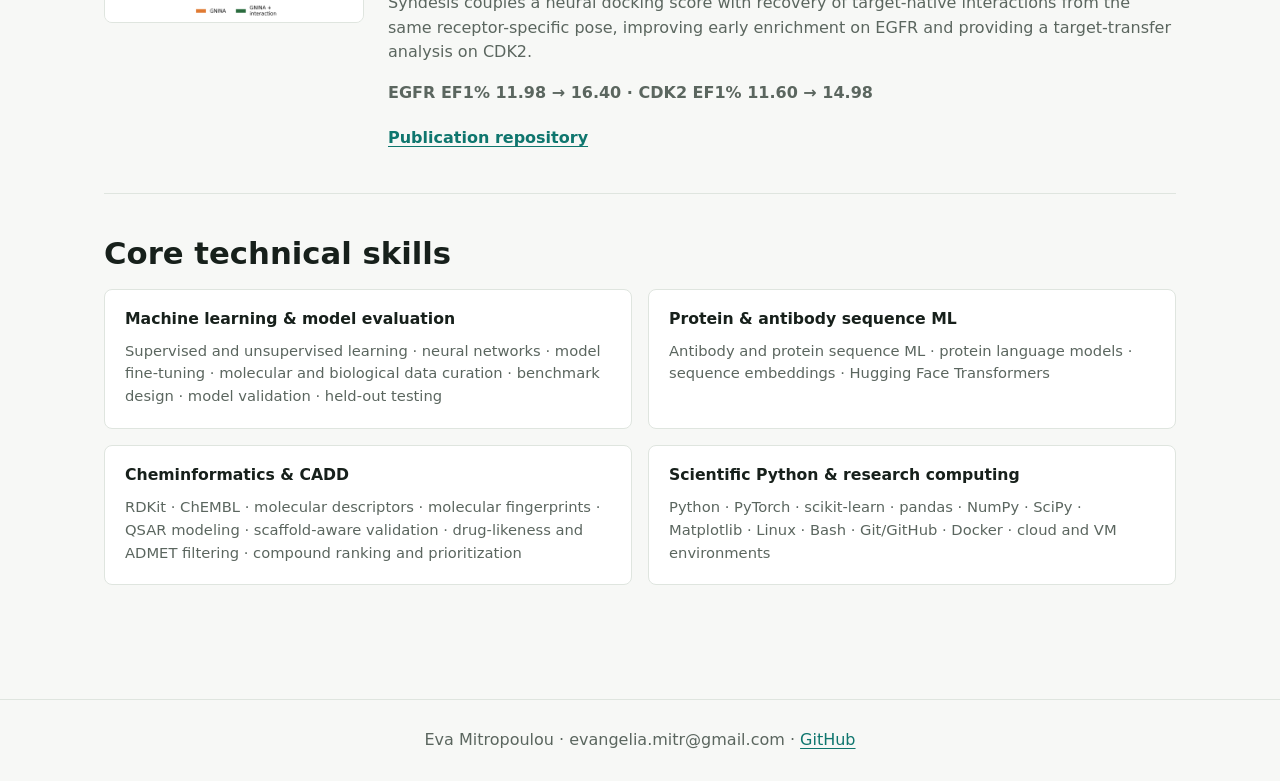
==== commit 0f865414: "Align homepage section navigation" ====
--- a/index.html
+++ b/index.html
@@ -22,15 +22,15 @@
           <span>Computational chemistry</span>
         </a>
         <div class="nav-links">
-          <a href="index.html" aria-current="page">Home</a>
-          <a href="#publications">Publications</a>
-          <a href="projects.html">Projects</a>
+          <a href="#home" data-section-link="home" aria-current="location">Home</a>
+          <a href="#main-work" data-section-link="main-work">Projects</a>
+          <a href="#publications" data-section-link="publications">Publications</a>
         </div>
       </nav>
     </header>
 
     <main>
-      <section class="landing-hero">
+      <section class="landing-hero" id="home">
         <div class="hero-copy">
           <p class="eyebrow">Computational chemistry · machine learning · cheminformatics</p>
           <h1>Eva Mitropoulou</h1>
@@ -40,7 +40,7 @@
           <div class="inline-links" aria-label="Primary links">
             <span class="email-line"><span class="email-label">Email</span><span class="email-address">evangelia.mitr@gmail.com</span></span>
             <a href="https://github.com/eva-mitropoulou">GitHub</a>
-            <a href="projects.html">Projects</a>
+            <a href="#main-work">Projects</a>
           </div>
         </div>
         <figure class="hero-portrait" aria-label="Portrait">
@@ -191,5 +191,6 @@
     <footer class="footer">
       <span>Eva Mitropoulou · evangelia.mitr@gmail.com · <a href="https://github.com/eva-mitropoulou">GitHub</a></span>
     </footer>
+    <script src="assets/js/site.js"></script>
   </body>
 </html>
--- a/assets/css/styles.css
+++ b/assets/css/styles.css
@@ -84,14 +84,36 @@
 }
 
 .nav-links a {
+  position: relative;
   color: var(--muted);
   font-size: 0.92rem;
   text-decoration: none;
 }
 
+.nav-links a::after {
+  position: absolute;
+  right: 0;
+  bottom: -5px;
+  left: 0;
+  height: 2px;
+  background: var(--accent);
+  content: "";
+  opacity: 0;
+  transform: scaleX(0);
+  transform-origin: left;
+  transition: opacity 160ms ease, transform 160ms ease;
+}
+
 .nav-links a[aria-current="page"],
+.nav-links a[aria-current="location"],
 .nav-links a:hover {
   color: var(--ink);
+}
+
+.nav-links a[aria-current="location"]::after,
+.nav-links a:hover::after {
+  opacity: 1;
+  transform: scaleX(1);
 }
 
 main {
@@ -111,6 +133,7 @@
   gap: clamp(28px, 6vw, 72px);
   align-items: center;
   padding: 54px 0 46px;
+  scroll-margin-top: 92px;
 }
 
 .hero-copy {
@@ -277,6 +300,7 @@
 
 .landing-section {
   padding: 42px 0;
+  scroll-margin-top: 92px;
 }
 
 .section-heading {
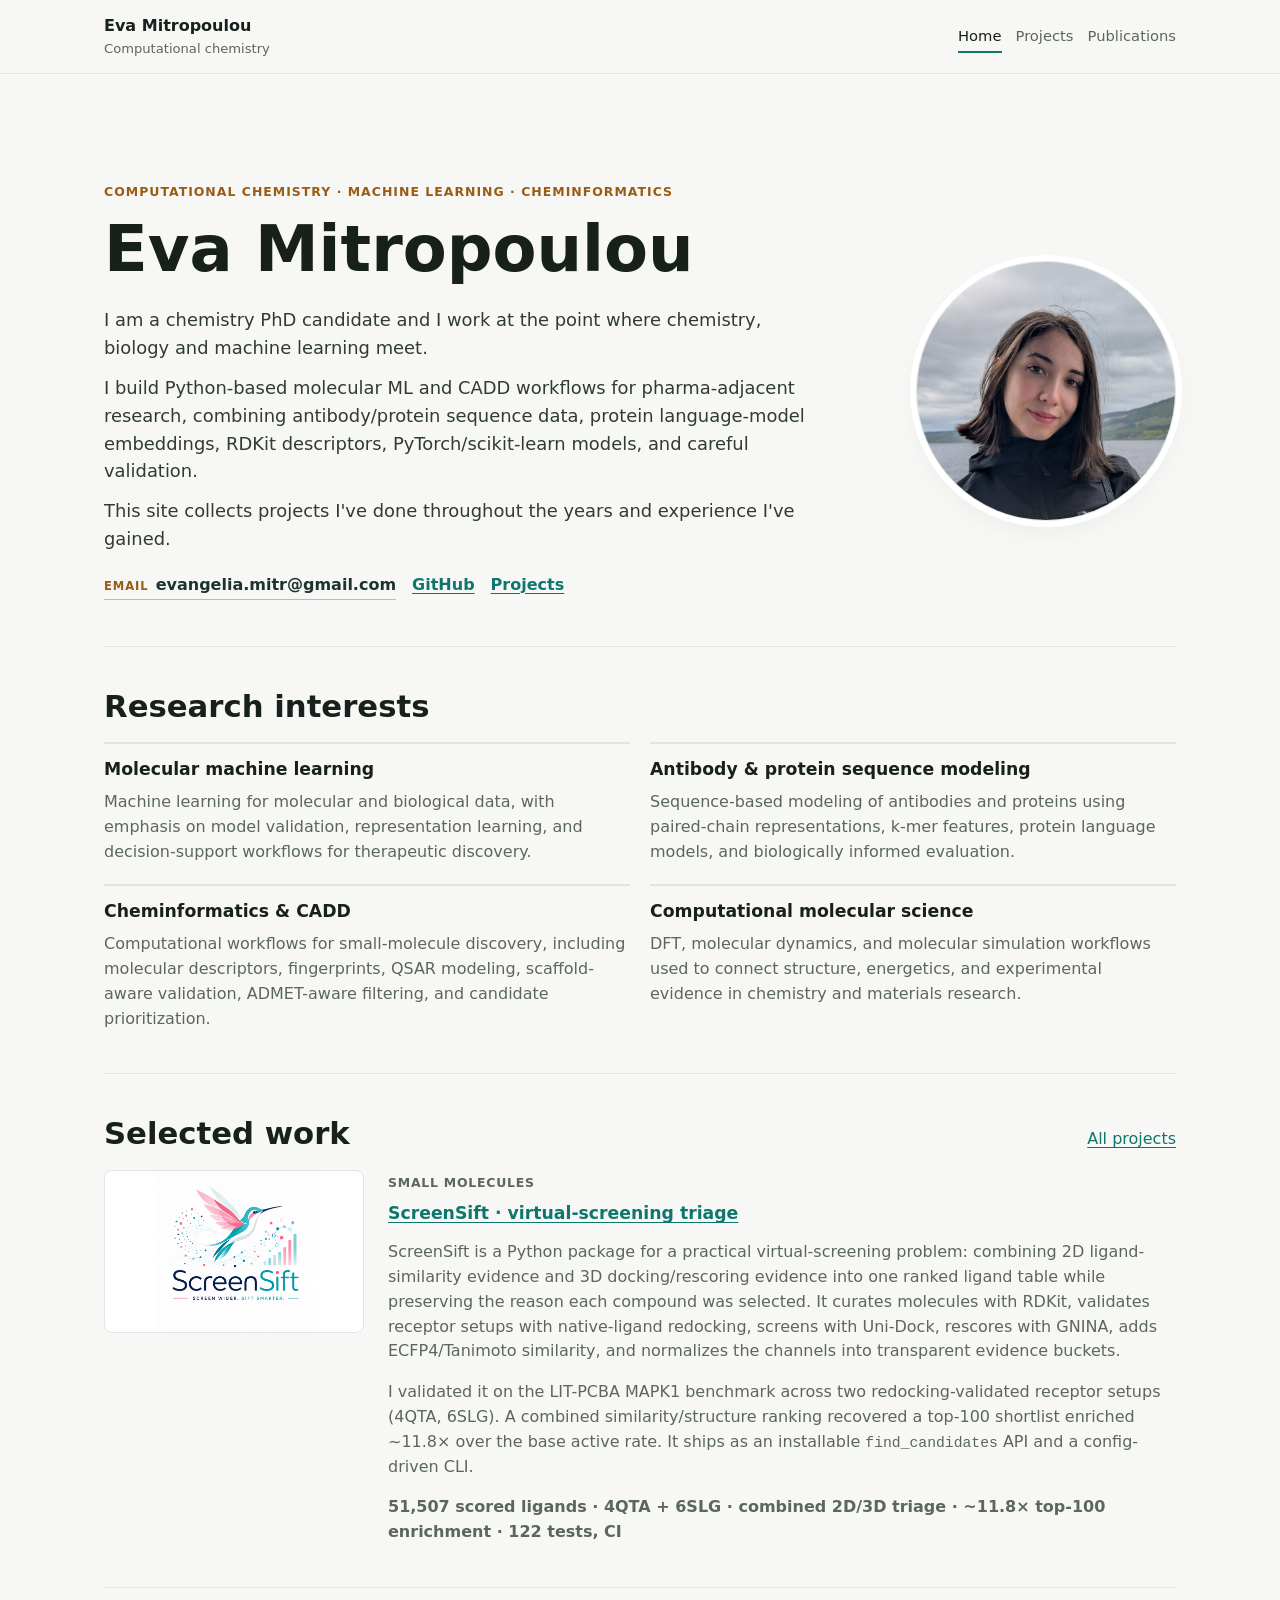
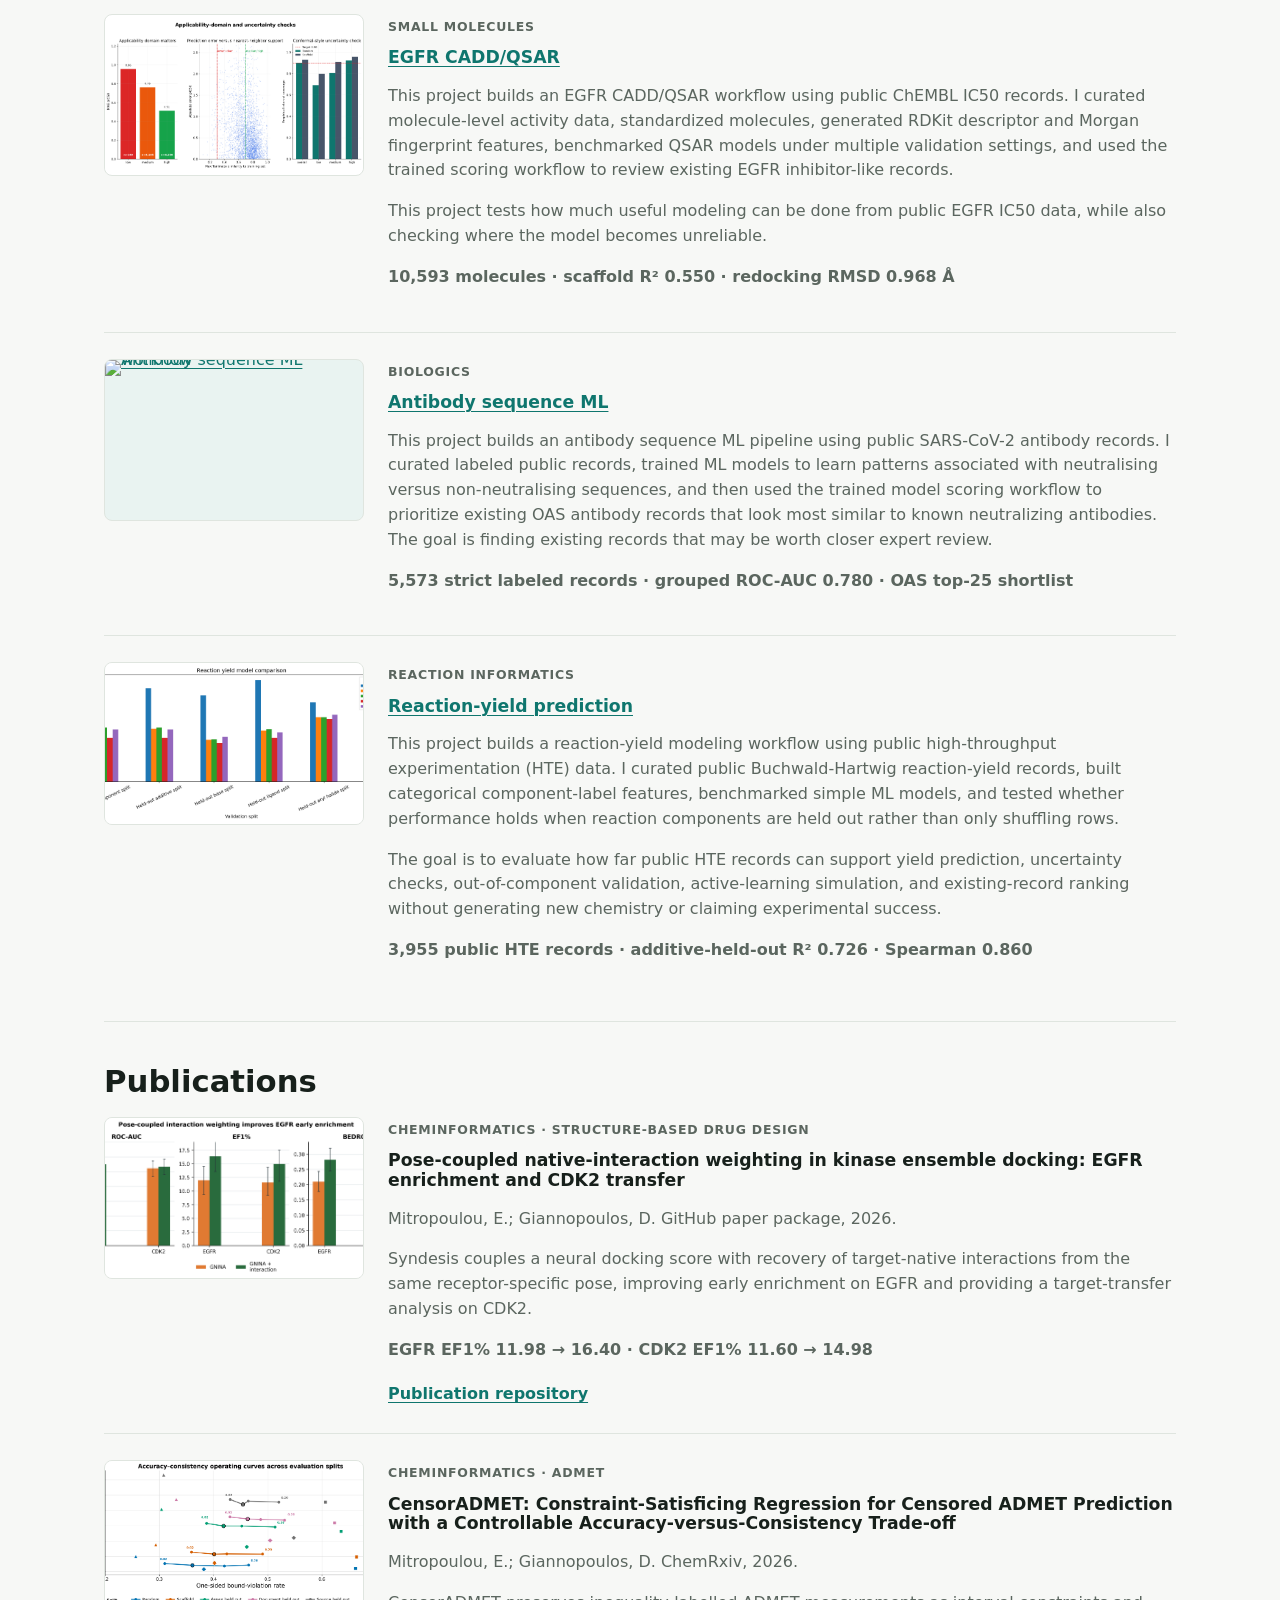
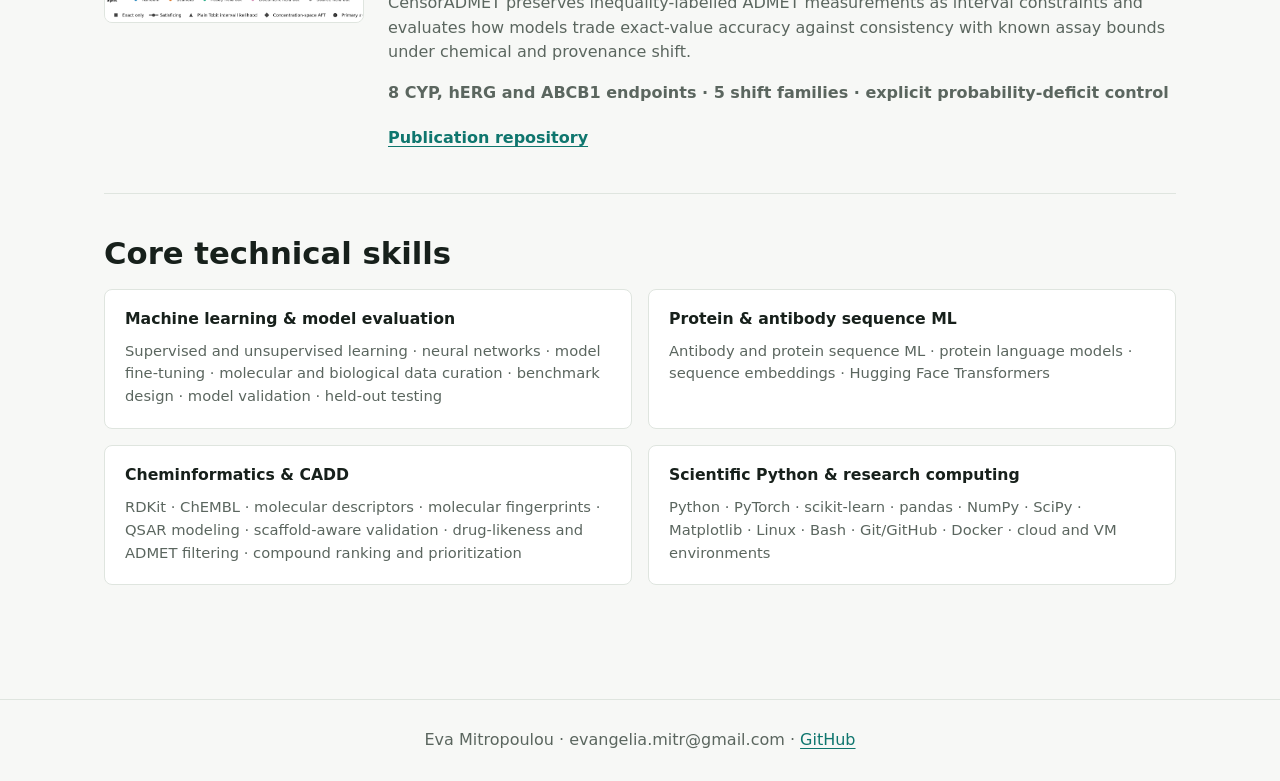
==== commit a93bd8bb: "Show Syndesis before CensorADMET" ====
--- a/index.html
+++ b/index.html
@@ -135,6 +135,19 @@
         </div>
         <div class="feature-list">
           <article class="feature-item">
+            <img src="assets/figures/syndesis_enrichment.png" alt="Syndesis EGFR and CDK2 enrichment comparison">
+            <div>
+              <p class="domain-label">Cheminformatics · Structure-based drug design</p>
+              <h3>Pose-coupled native-interaction weighting in kinase ensemble docking: EGFR enrichment and CDK2 transfer</h3>
+              <p>Mitropoulou, E.; Giannopoulos, D. GitHub paper package, 2026.</p>
+              <p>Syndesis couples a neural docking score with recovery of target-native interactions from the same receptor-specific pose, improving early enrichment on EGFR and providing a target-transfer analysis on CDK2.</p>
+              <p class="compact-metrics">EGFR EF1% 11.98 → 16.40 · CDK2 EF1% 11.60 → 14.98</p>
+              <div class="inline-links">
+                <a href="https://github.com/eva-mitropoulou/Syndesis/tree/v1.2.0-paper">Publication repository</a>
+              </div>
+            </div>
+          </article>
+          <article class="feature-item">
             <img src="assets/figures/censoradmet_operating_curve.png" alt="CensorADMET accuracy-versus-consistency operating curves">
             <div>
               <p class="domain-label">Cheminformatics · ADMET</p>
@@ -144,19 +157,6 @@
               <p class="compact-metrics">8 CYP, hERG and ABCB1 endpoints · 5 shift families · explicit probability-deficit control</p>
               <div class="inline-links">
                 <a href="https://github.com/eva-mitropoulou/censorADMET">Publication repository</a>
-              </div>
-            </div>
-          </article>
-          <article class="feature-item">
-            <img src="assets/figures/syndesis_enrichment.png" alt="Syndesis EGFR and CDK2 enrichment comparison">
-            <div>
-              <p class="domain-label">Cheminformatics · Structure-based drug design</p>
-              <h3>Pose-coupled native-interaction weighting in kinase ensemble docking: EGFR enrichment and CDK2 transfer</h3>
-              <p>Mitropoulou, E.; Giannopoulos, D. GitHub paper package, 2026.</p>
-              <p>Syndesis couples a neural docking score with recovery of target-native interactions from the same receptor-specific pose, improving early enrichment on EGFR and providing a target-transfer analysis on CDK2.</p>
-              <p class="compact-metrics">EGFR EF1% 11.98 → 16.40 · CDK2 EF1% 11.60 → 14.98</p>
-              <div class="inline-links">
-                <a href="https://github.com/eva-mitropoulou/Syndesis/tree/v1.2.0-paper">Publication repository</a>
               </div>
             </div>
           </article>
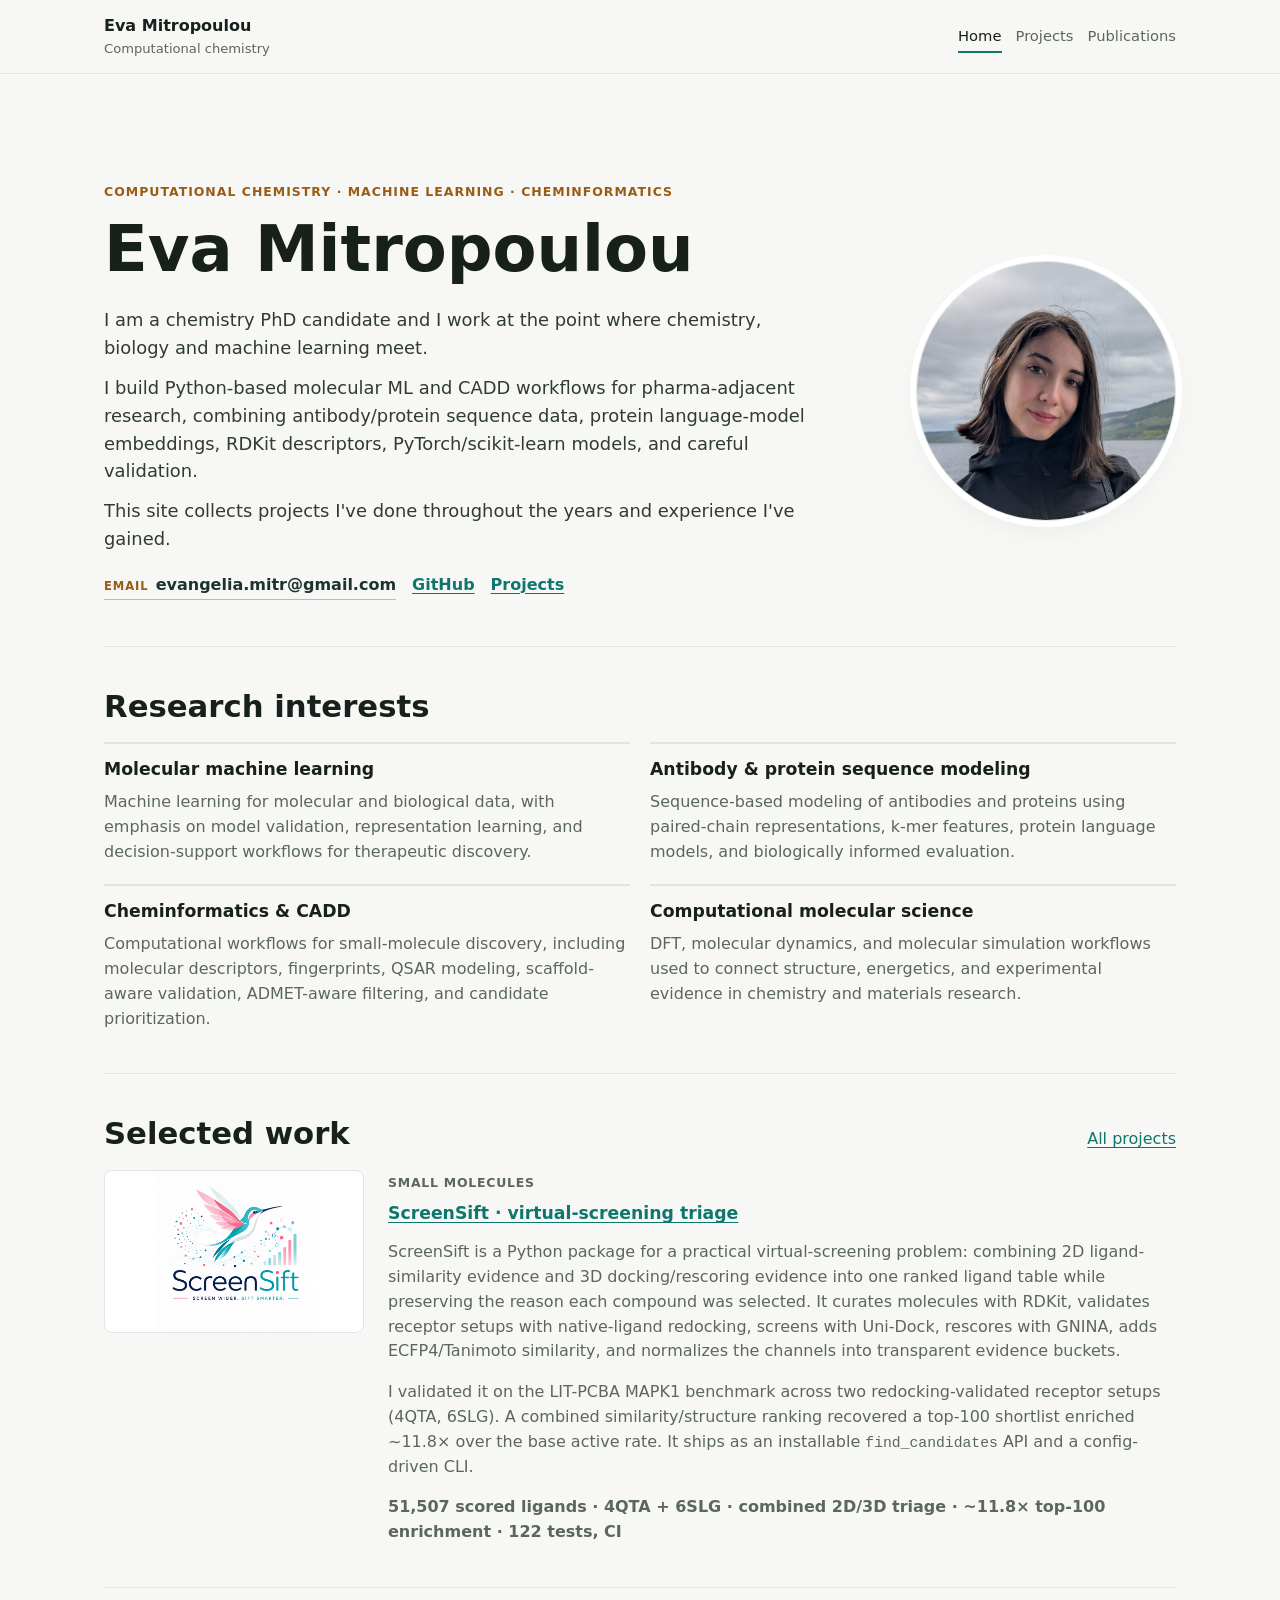
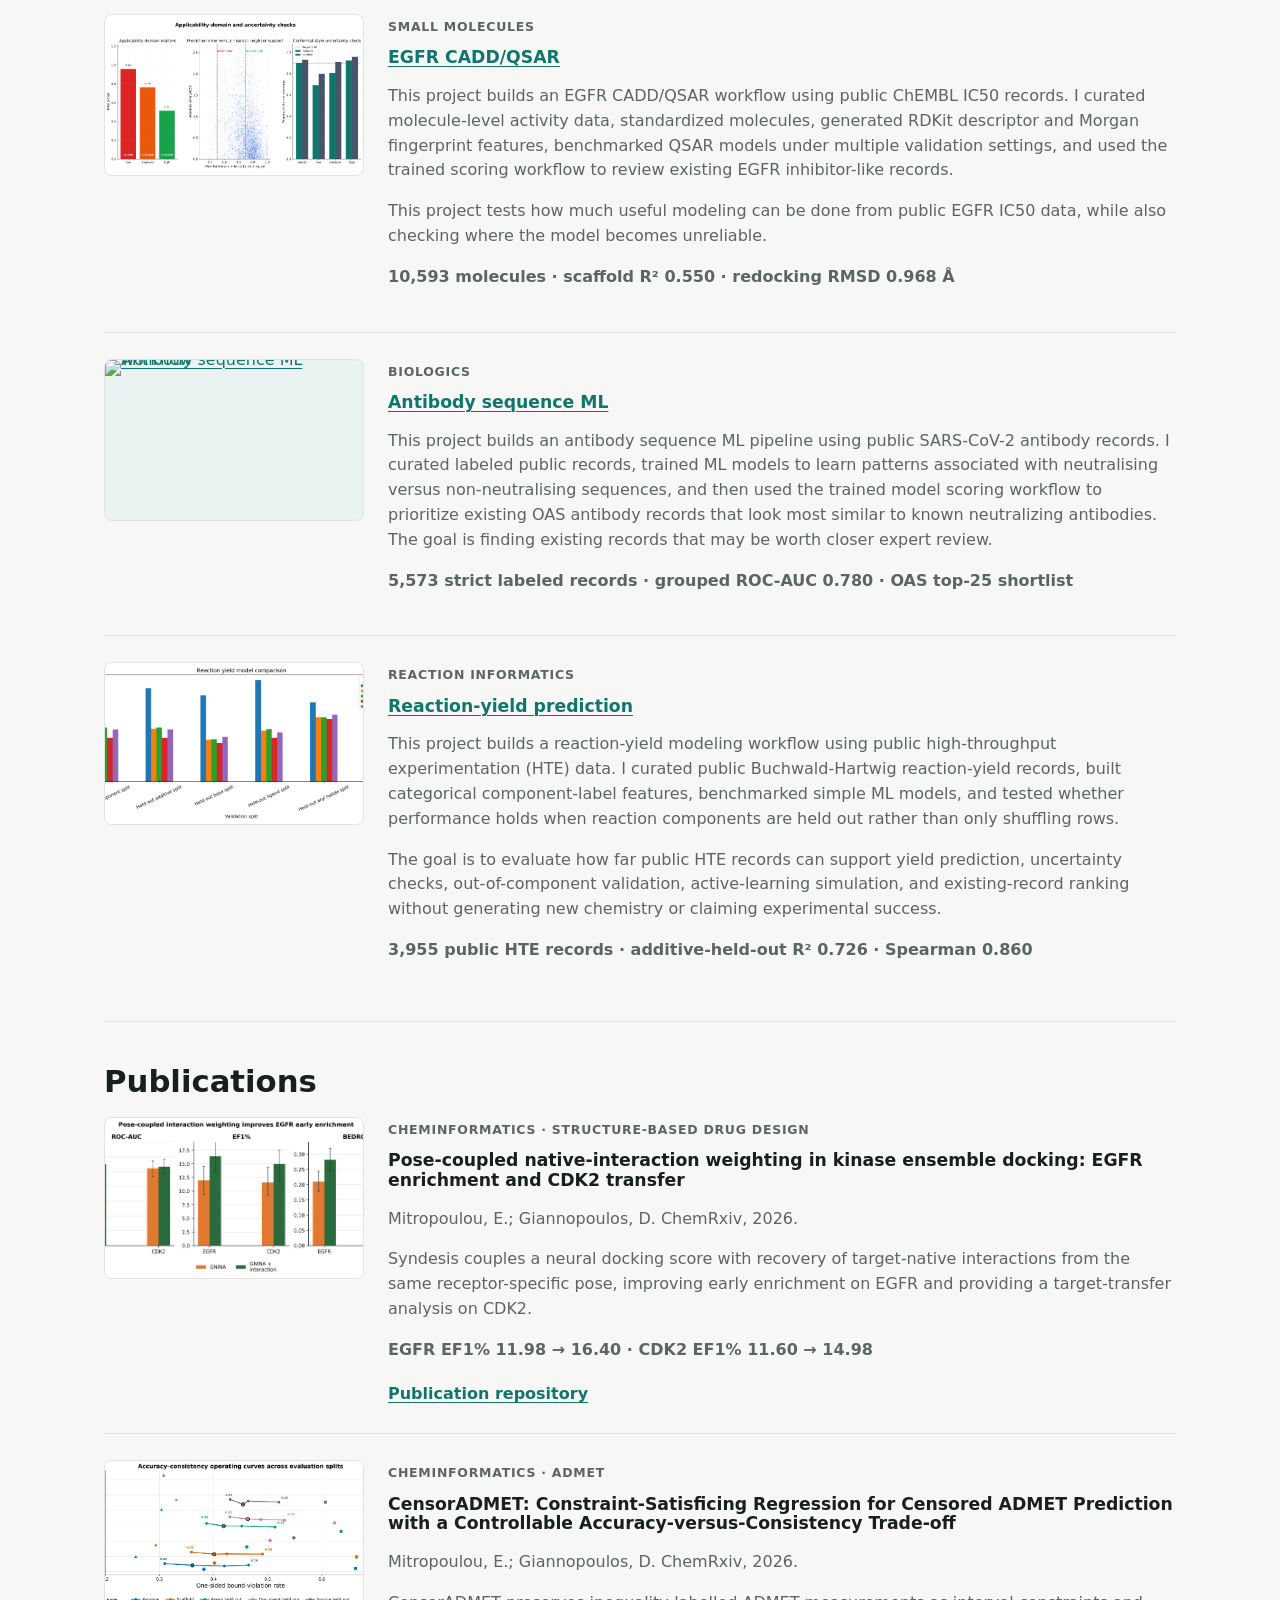
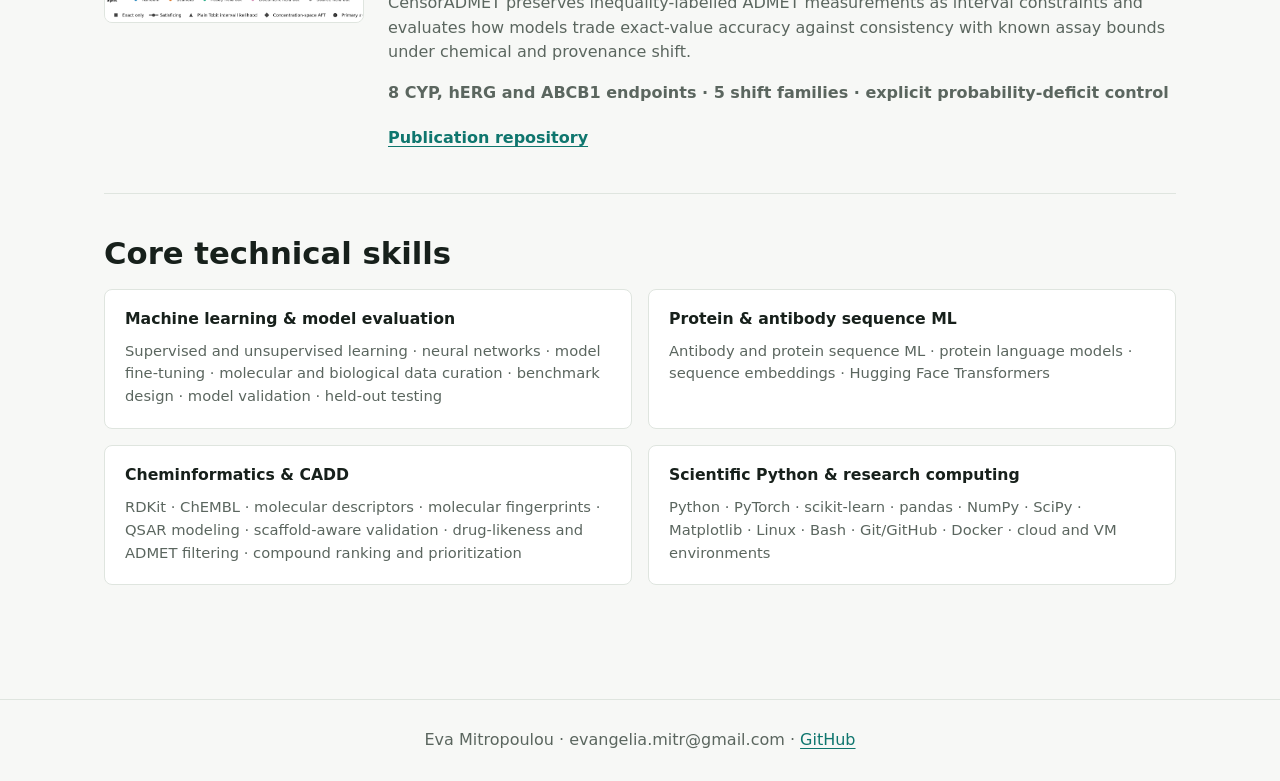
==== commit d3e93ed3: "Label Syndesis as ChemRxiv preprint" ====
--- a/index.html
+++ b/index.html
@@ -139,7 +139,7 @@
             <div>
               <p class="domain-label">Cheminformatics · Structure-based drug design</p>
               <h3>Pose-coupled native-interaction weighting in kinase ensemble docking: EGFR enrichment and CDK2 transfer</h3>
-              <p>Mitropoulou, E.; Giannopoulos, D. GitHub paper package, 2026.</p>
+              <p>Mitropoulou, E.; Giannopoulos, D. ChemRxiv, 2026.</p>
               <p>Syndesis couples a neural docking score with recovery of target-native interactions from the same receptor-specific pose, improving early enrichment on EGFR and providing a target-transfer analysis on CDK2.</p>
               <p class="compact-metrics">EGFR EF1% 11.98 → 16.40 · CDK2 EF1% 11.60 → 14.98</p>
               <div class="inline-links">
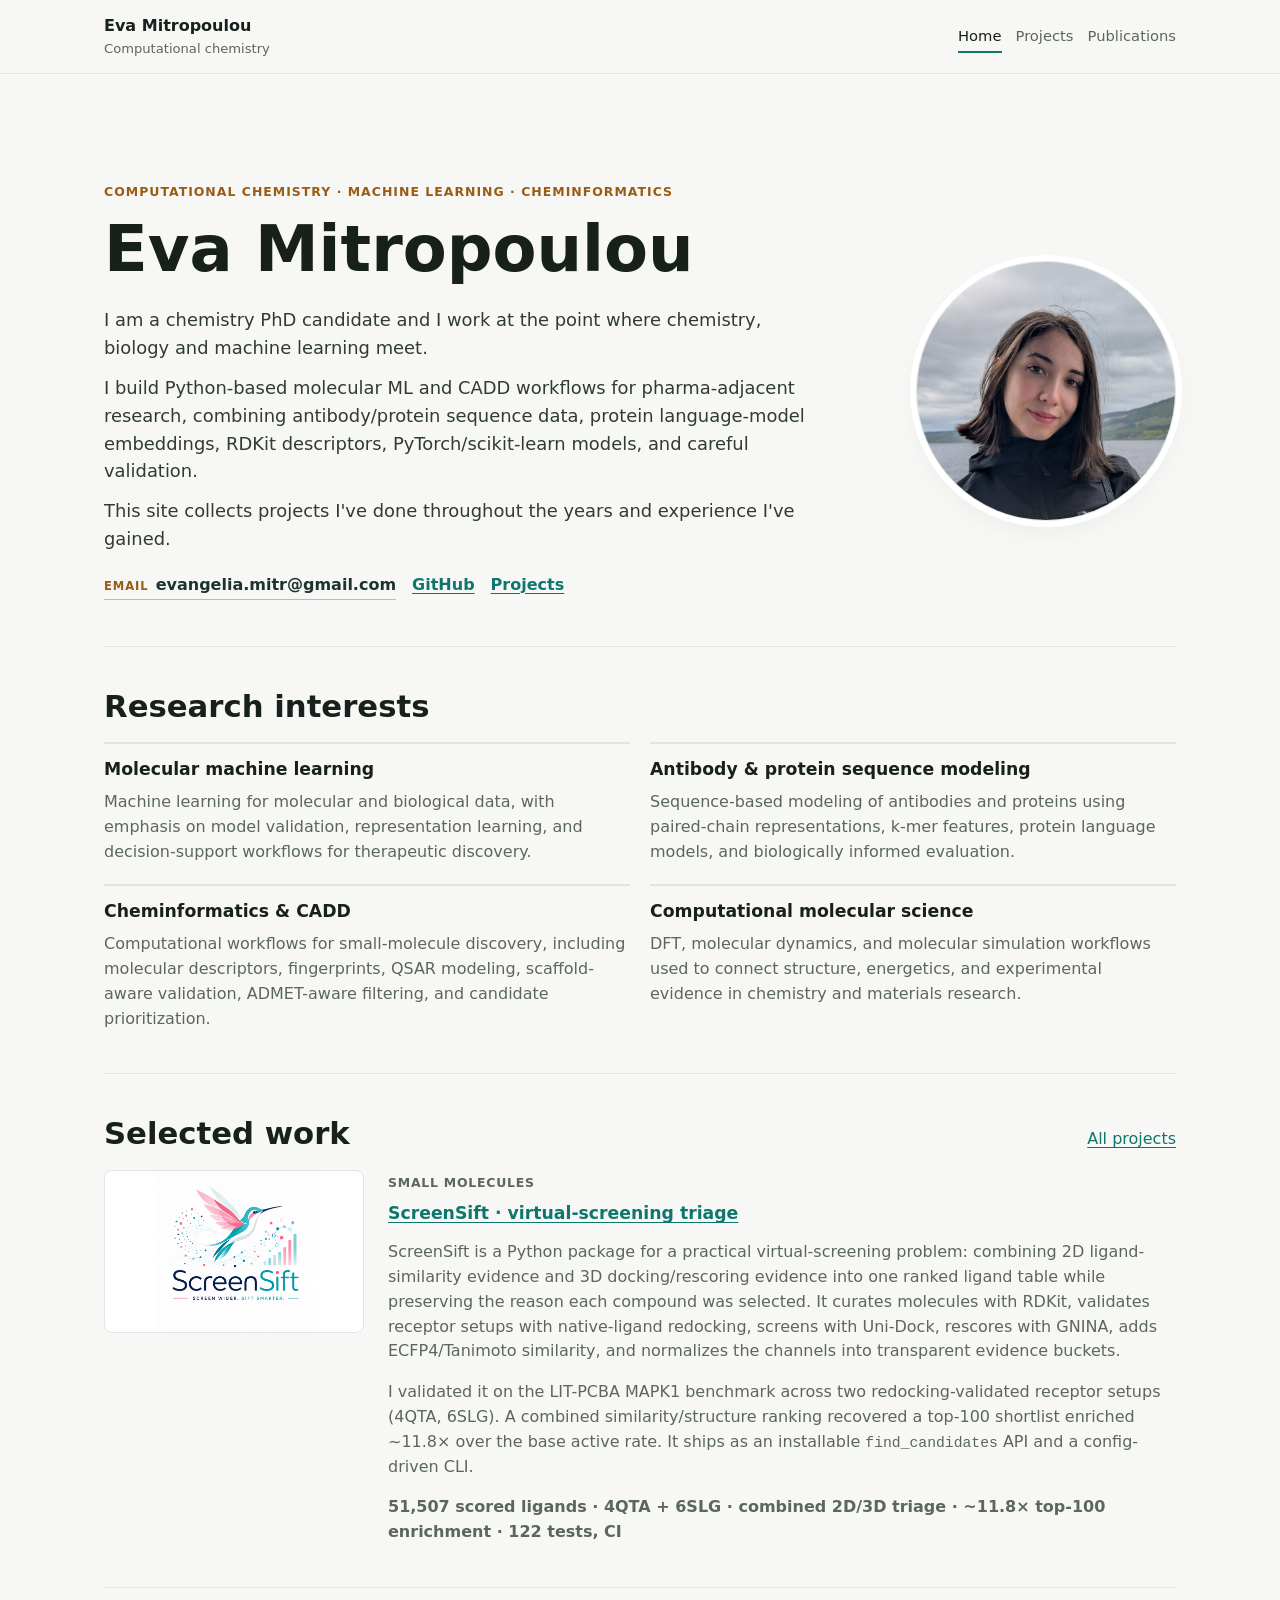
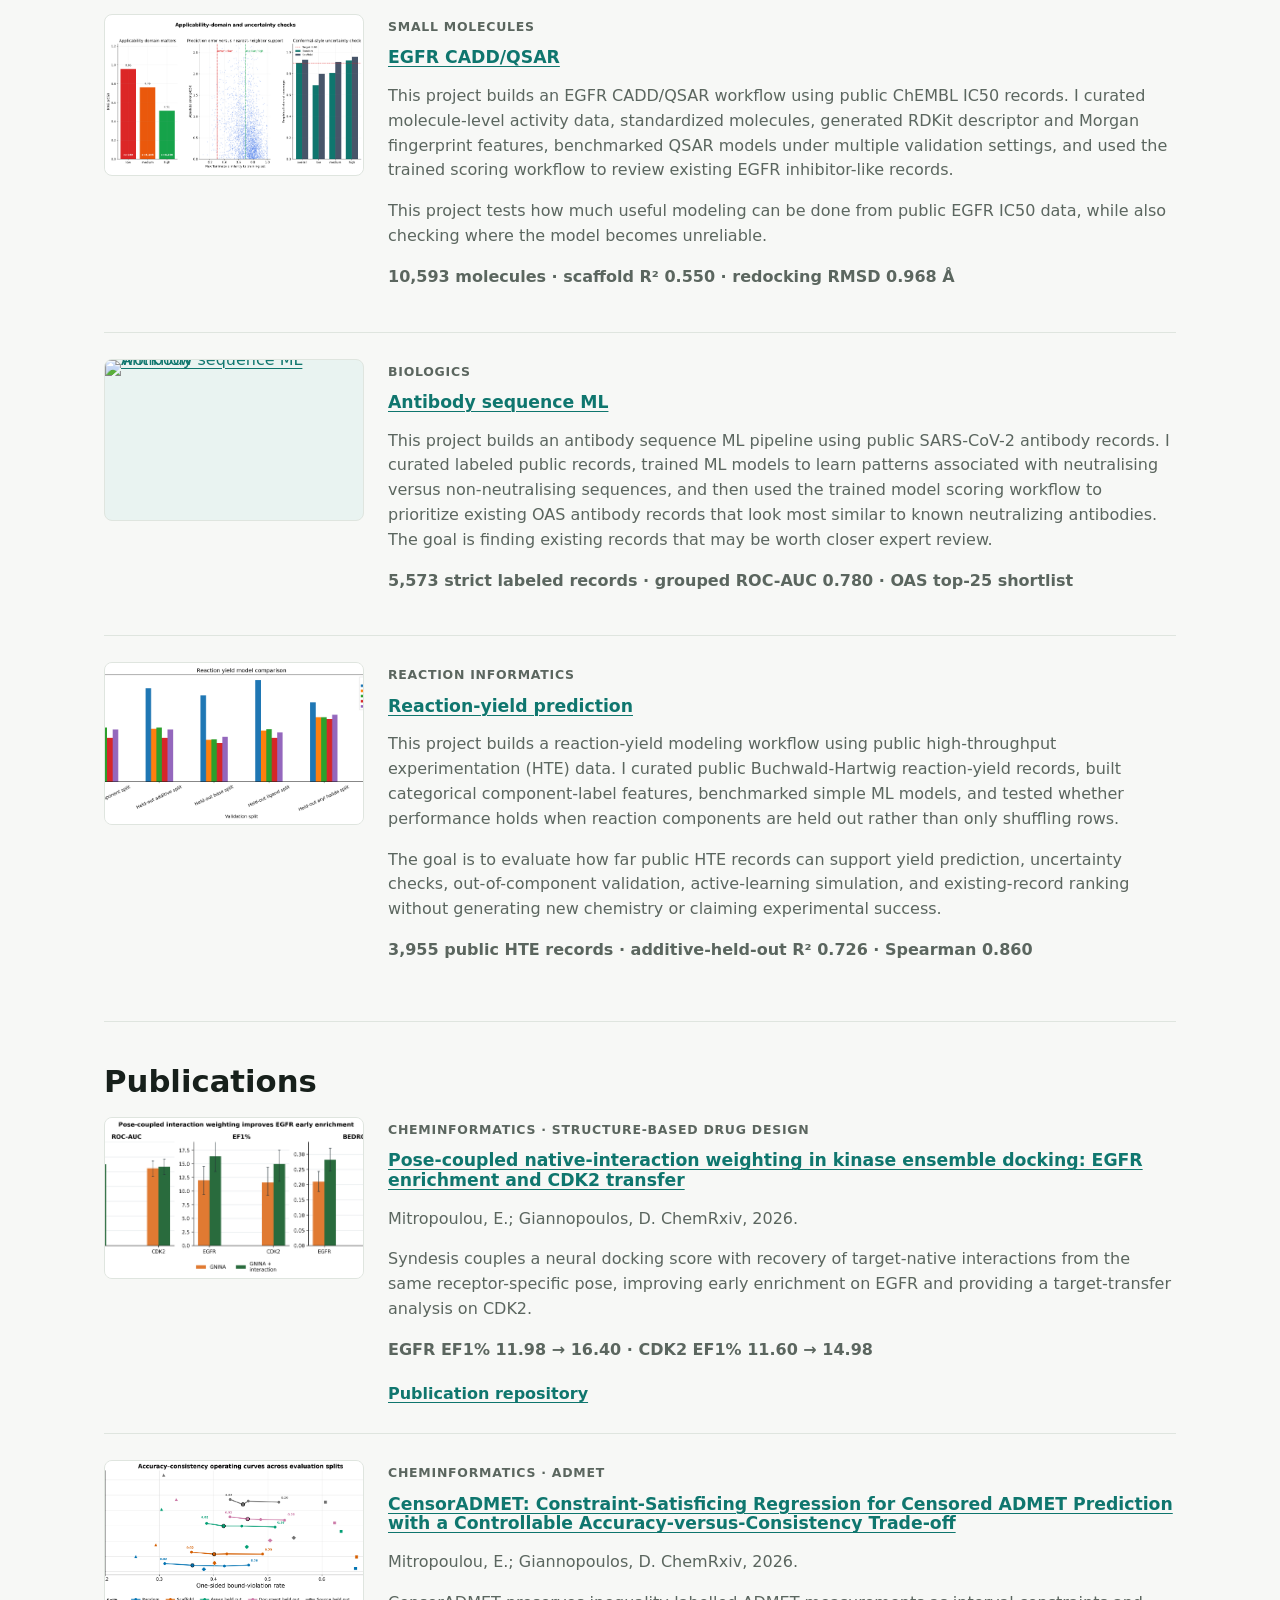
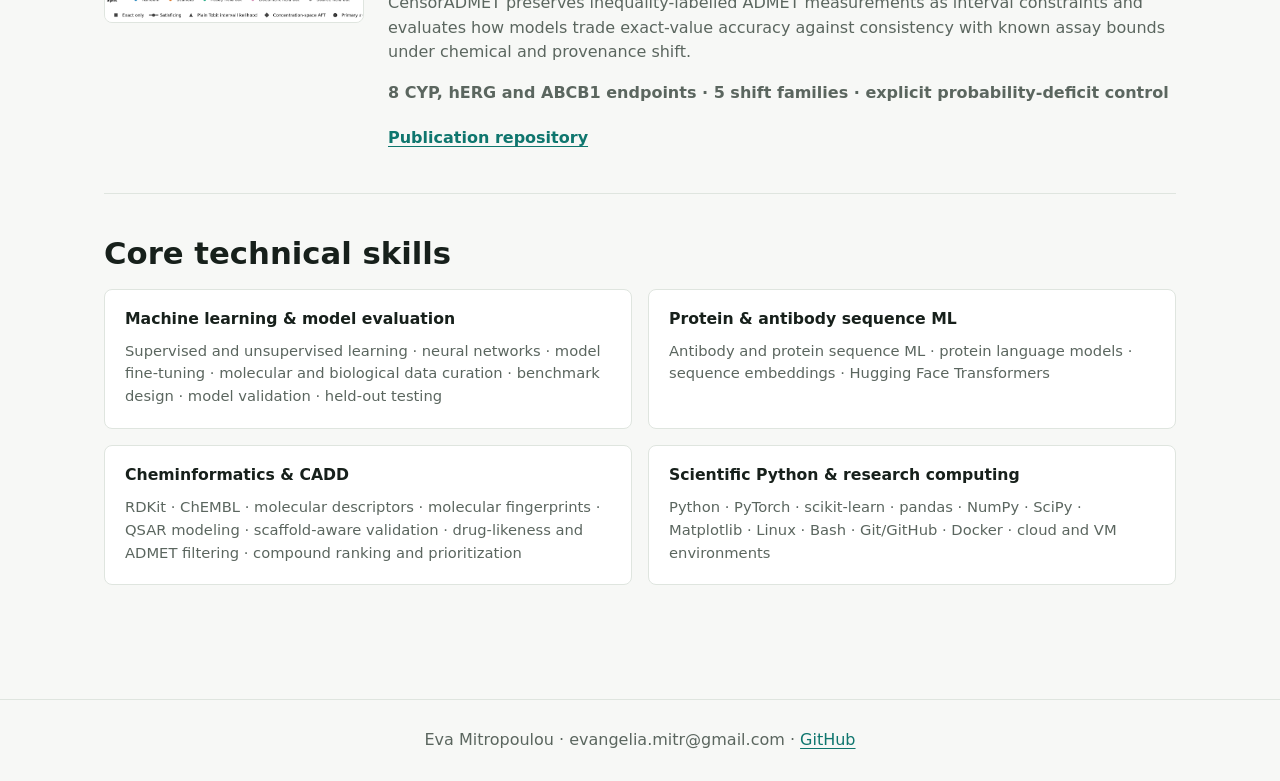
==== commit 3e5b8c5e: "Make publication cards clickable" ====
--- a/index.html
+++ b/index.html
@@ -135,10 +135,12 @@
         </div>
         <div class="feature-list">
           <article class="feature-item">
-            <img src="assets/figures/syndesis_enrichment.png" alt="Syndesis EGFR and CDK2 enrichment comparison">
+            <a class="thumb-link" href="https://github.com/eva-mitropoulou/Syndesis/tree/v1.2.0-paper" aria-label="Syndesis publication repository">
+              <img src="assets/figures/syndesis_enrichment.png" alt="Syndesis EGFR and CDK2 enrichment comparison">
+            </a>
             <div>
               <p class="domain-label">Cheminformatics · Structure-based drug design</p>
-              <h3>Pose-coupled native-interaction weighting in kinase ensemble docking: EGFR enrichment and CDK2 transfer</h3>
+              <h3><a href="https://github.com/eva-mitropoulou/Syndesis/tree/v1.2.0-paper">Pose-coupled native-interaction weighting in kinase ensemble docking: EGFR enrichment and CDK2 transfer</a></h3>
               <p>Mitropoulou, E.; Giannopoulos, D. ChemRxiv, 2026.</p>
               <p>Syndesis couples a neural docking score with recovery of target-native interactions from the same receptor-specific pose, improving early enrichment on EGFR and providing a target-transfer analysis on CDK2.</p>
               <p class="compact-metrics">EGFR EF1% 11.98 → 16.40 · CDK2 EF1% 11.60 → 14.98</p>
@@ -148,10 +150,12 @@
             </div>
           </article>
           <article class="feature-item">
-            <img src="assets/figures/censoradmet_operating_curve.png" alt="CensorADMET accuracy-versus-consistency operating curves">
+            <a class="thumb-link" href="https://github.com/eva-mitropoulou/censorADMET" aria-label="CensorADMET publication repository">
+              <img src="assets/figures/censoradmet_operating_curve.png" alt="CensorADMET accuracy-versus-consistency operating curves">
+            </a>
             <div>
               <p class="domain-label">Cheminformatics · ADMET</p>
-              <h3>CensorADMET: Constraint-Satisficing Regression for Censored ADMET Prediction with a Controllable Accuracy-versus-Consistency Trade-off</h3>
+              <h3><a href="https://github.com/eva-mitropoulou/censorADMET">CensorADMET: Constraint-Satisficing Regression for Censored ADMET Prediction with a Controllable Accuracy-versus-Consistency Trade-off</a></h3>
               <p>Mitropoulou, E.; Giannopoulos, D. ChemRxiv, 2026.</p>
               <p>CensorADMET preserves inequality-labelled ADMET measurements as interval constraints and evaluates how models trade exact-value accuracy against consistency with known assay bounds under chemical and provenance shift.</p>
               <p class="compact-metrics">8 CYP, hERG and ABCB1 endpoints · 5 shift families · explicit probability-deficit control</p>
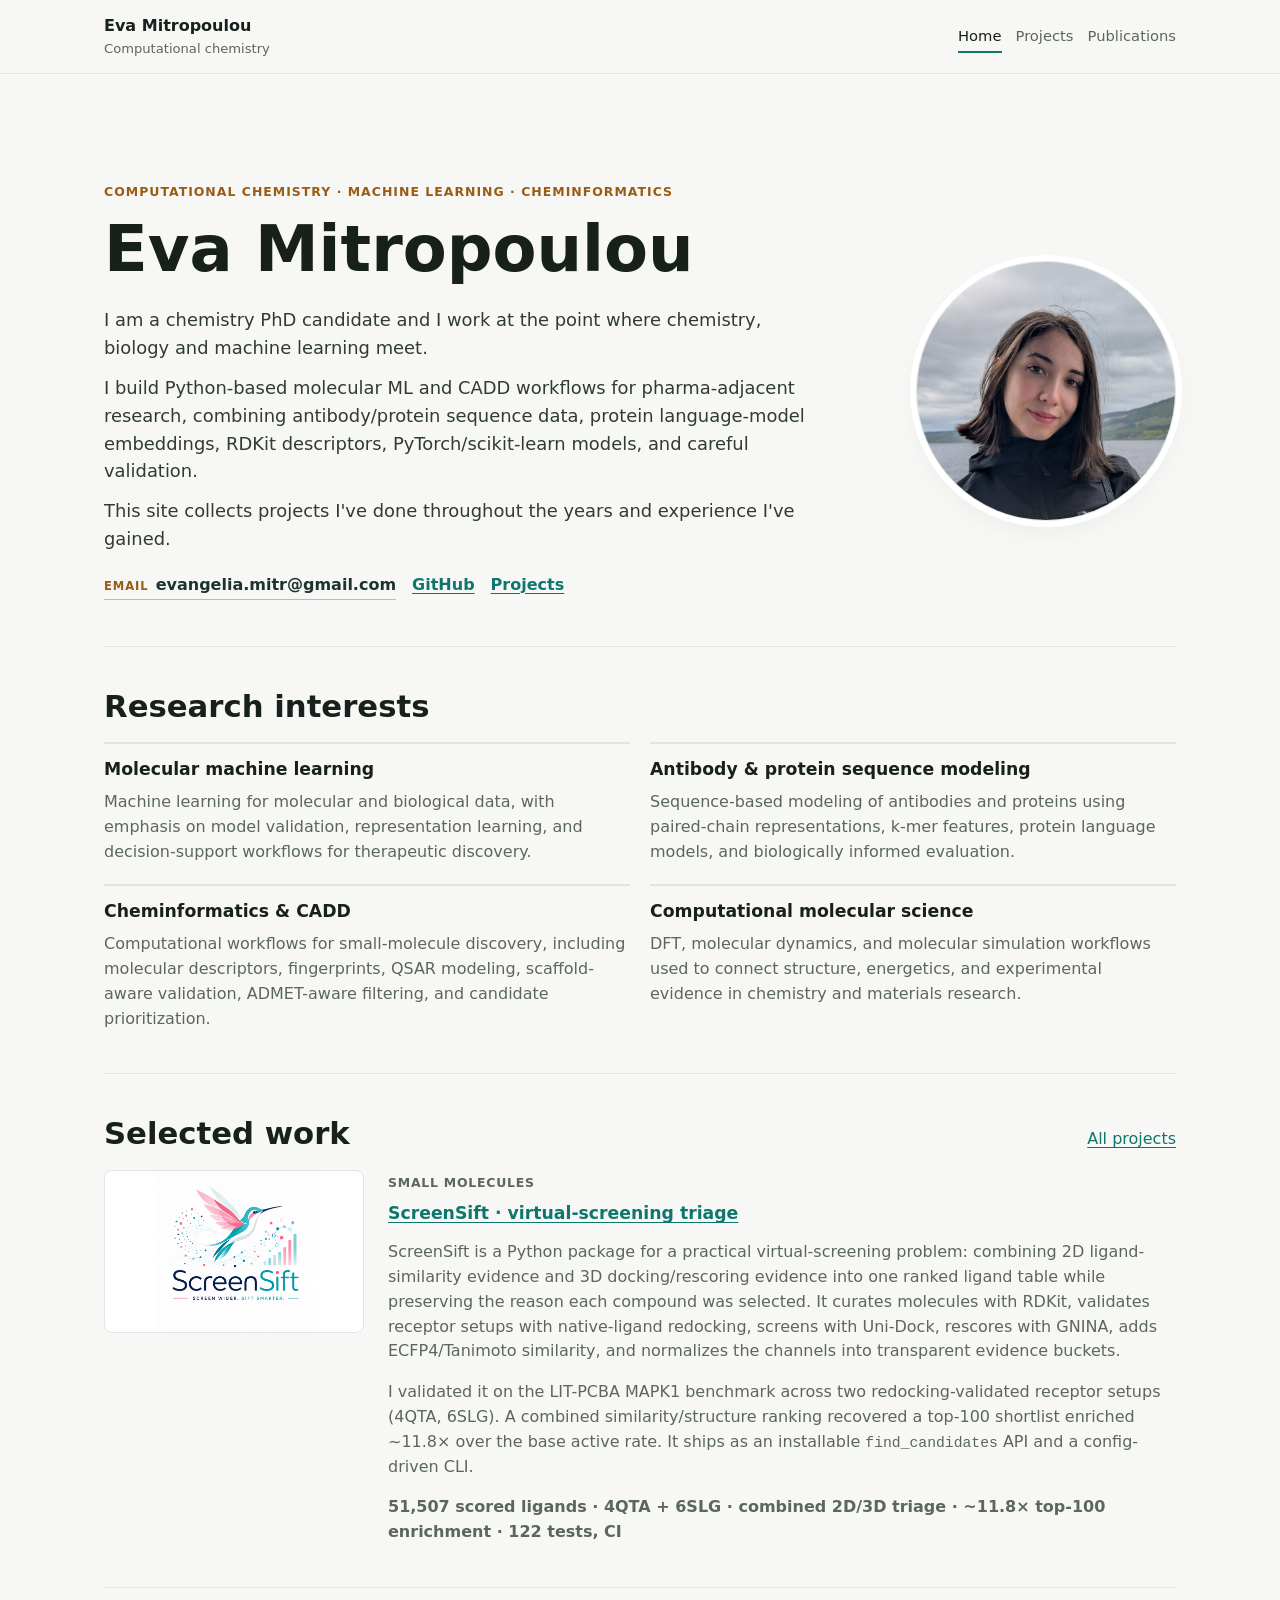
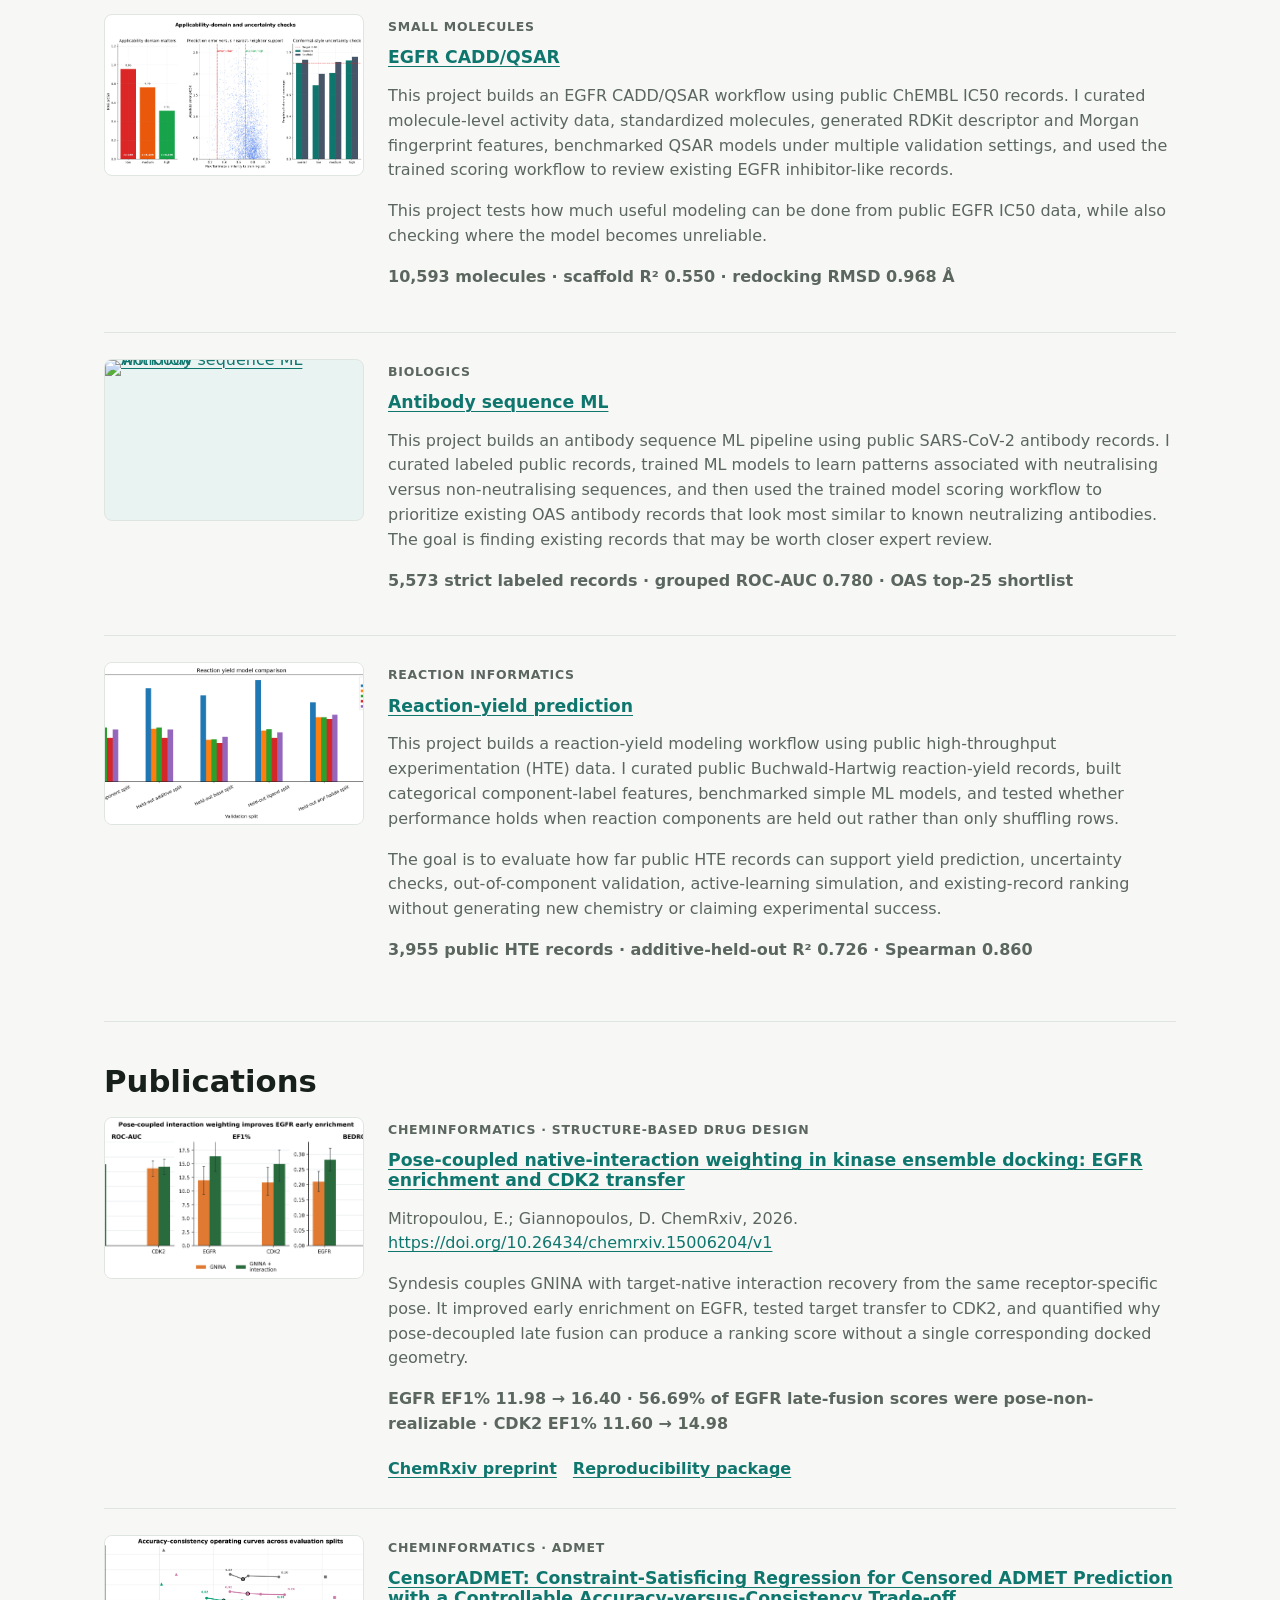
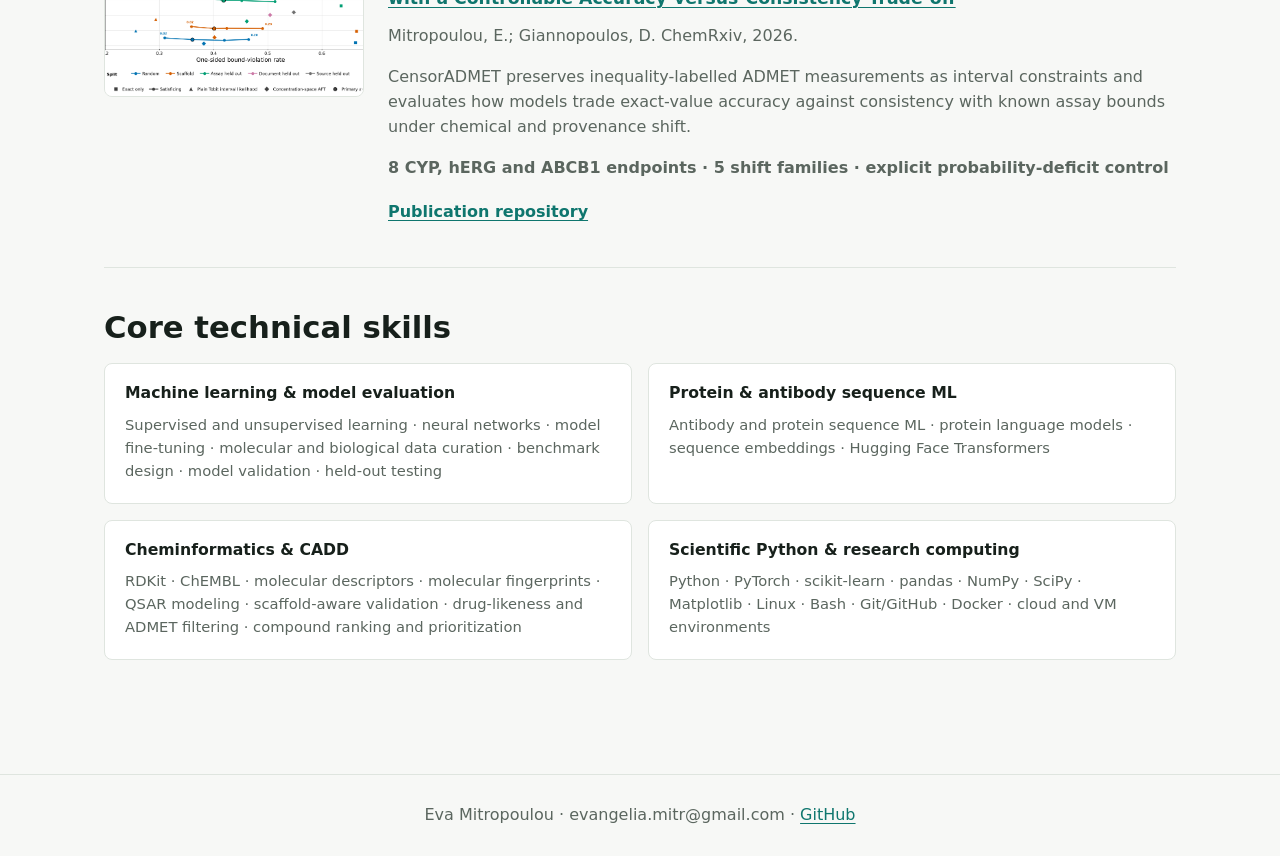
==== commit ce9b5f8a: "Update Syndesis portfolio publication" ====
--- a/index.html
+++ b/index.html
@@ -135,17 +135,18 @@
         </div>
         <div class="feature-list">
           <article class="feature-item">
-            <a class="thumb-link" href="https://github.com/eva-mitropoulou/Syndesis/tree/v1.2.0-paper" aria-label="Syndesis publication repository">
+            <a class="thumb-link" href="https://github.com/eva-mitropoulou/Syndesis/tree/v1.3.1-paper" aria-label="Syndesis reproducibility package">
               <img src="assets/figures/syndesis_enrichment.png" alt="Syndesis EGFR and CDK2 enrichment comparison">
             </a>
             <div>
               <p class="domain-label">Cheminformatics · Structure-based drug design</p>
-              <h3><a href="https://github.com/eva-mitropoulou/Syndesis/tree/v1.2.0-paper">Pose-coupled native-interaction weighting in kinase ensemble docking: EGFR enrichment and CDK2 transfer</a></h3>
-              <p>Mitropoulou, E.; Giannopoulos, D. ChemRxiv, 2026.</p>
-              <p>Syndesis couples a neural docking score with recovery of target-native interactions from the same receptor-specific pose, improving early enrichment on EGFR and providing a target-transfer analysis on CDK2.</p>
-              <p class="compact-metrics">EGFR EF1% 11.98 → 16.40 · CDK2 EF1% 11.60 → 14.98</p>
+              <h3><a href="https://doi.org/10.26434/chemrxiv.15006204/v1">Pose-coupled native-interaction weighting in kinase ensemble docking: EGFR enrichment and CDK2 transfer</a></h3>
+              <p>Mitropoulou, E.; Giannopoulos, D. ChemRxiv, 2026. <a href="https://doi.org/10.26434/chemrxiv.15006204/v1">https://doi.org/10.26434/chemrxiv.15006204/v1</a></p>
+              <p>Syndesis couples GNINA with target-native interaction recovery from the same receptor-specific pose. It improved early enrichment on EGFR, tested target transfer to CDK2, and quantified why pose-decoupled late fusion can produce a ranking score without a single corresponding docked geometry.</p>
+              <p class="compact-metrics">EGFR EF1% 11.98 → 16.40 · 56.69% of EGFR late-fusion scores were pose-non-realizable · CDK2 EF1% 11.60 → 14.98</p>
               <div class="inline-links">
-                <a href="https://github.com/eva-mitropoulou/Syndesis/tree/v1.2.0-paper">Publication repository</a>
+                <a href="https://doi.org/10.26434/chemrxiv.15006204/v1">ChemRxiv preprint</a>
+                <a href="https://github.com/eva-mitropoulou/Syndesis/tree/v1.3.1-paper">Reproducibility package</a>
               </div>
             </div>
           </article>
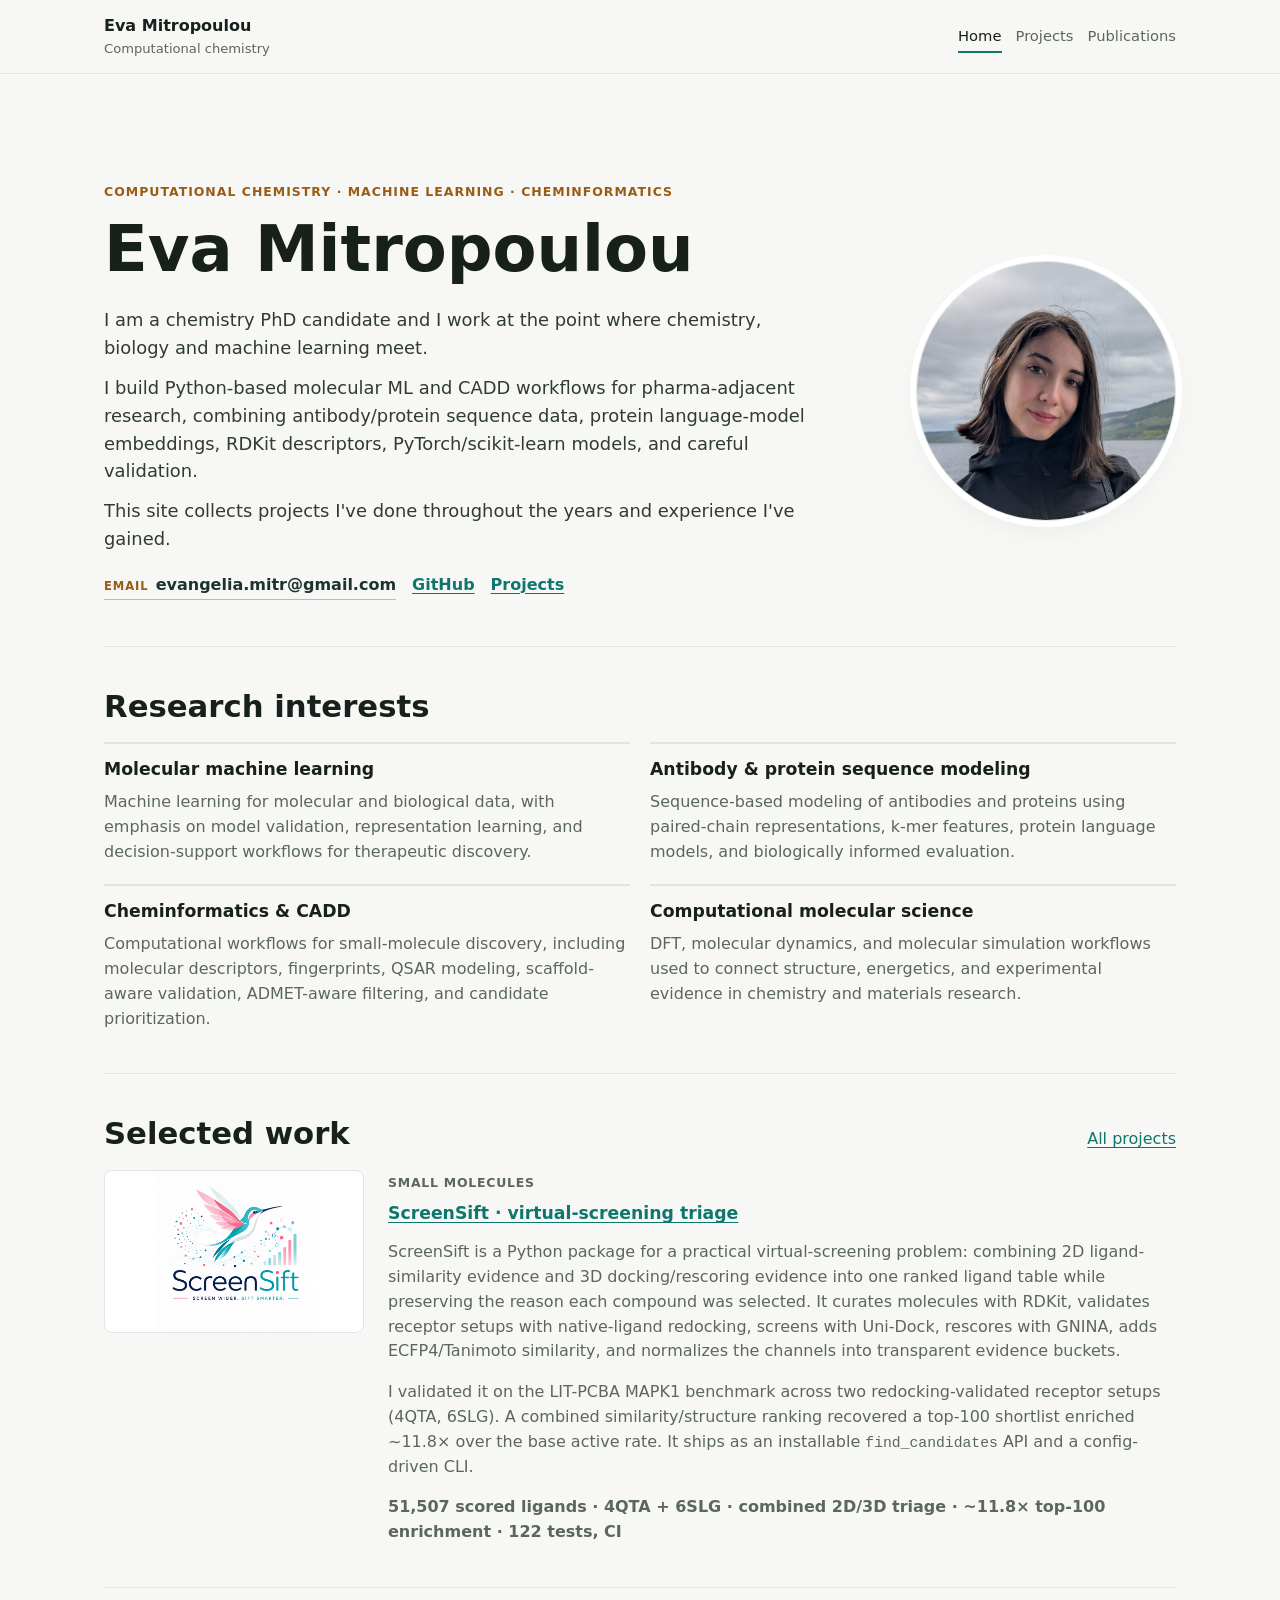
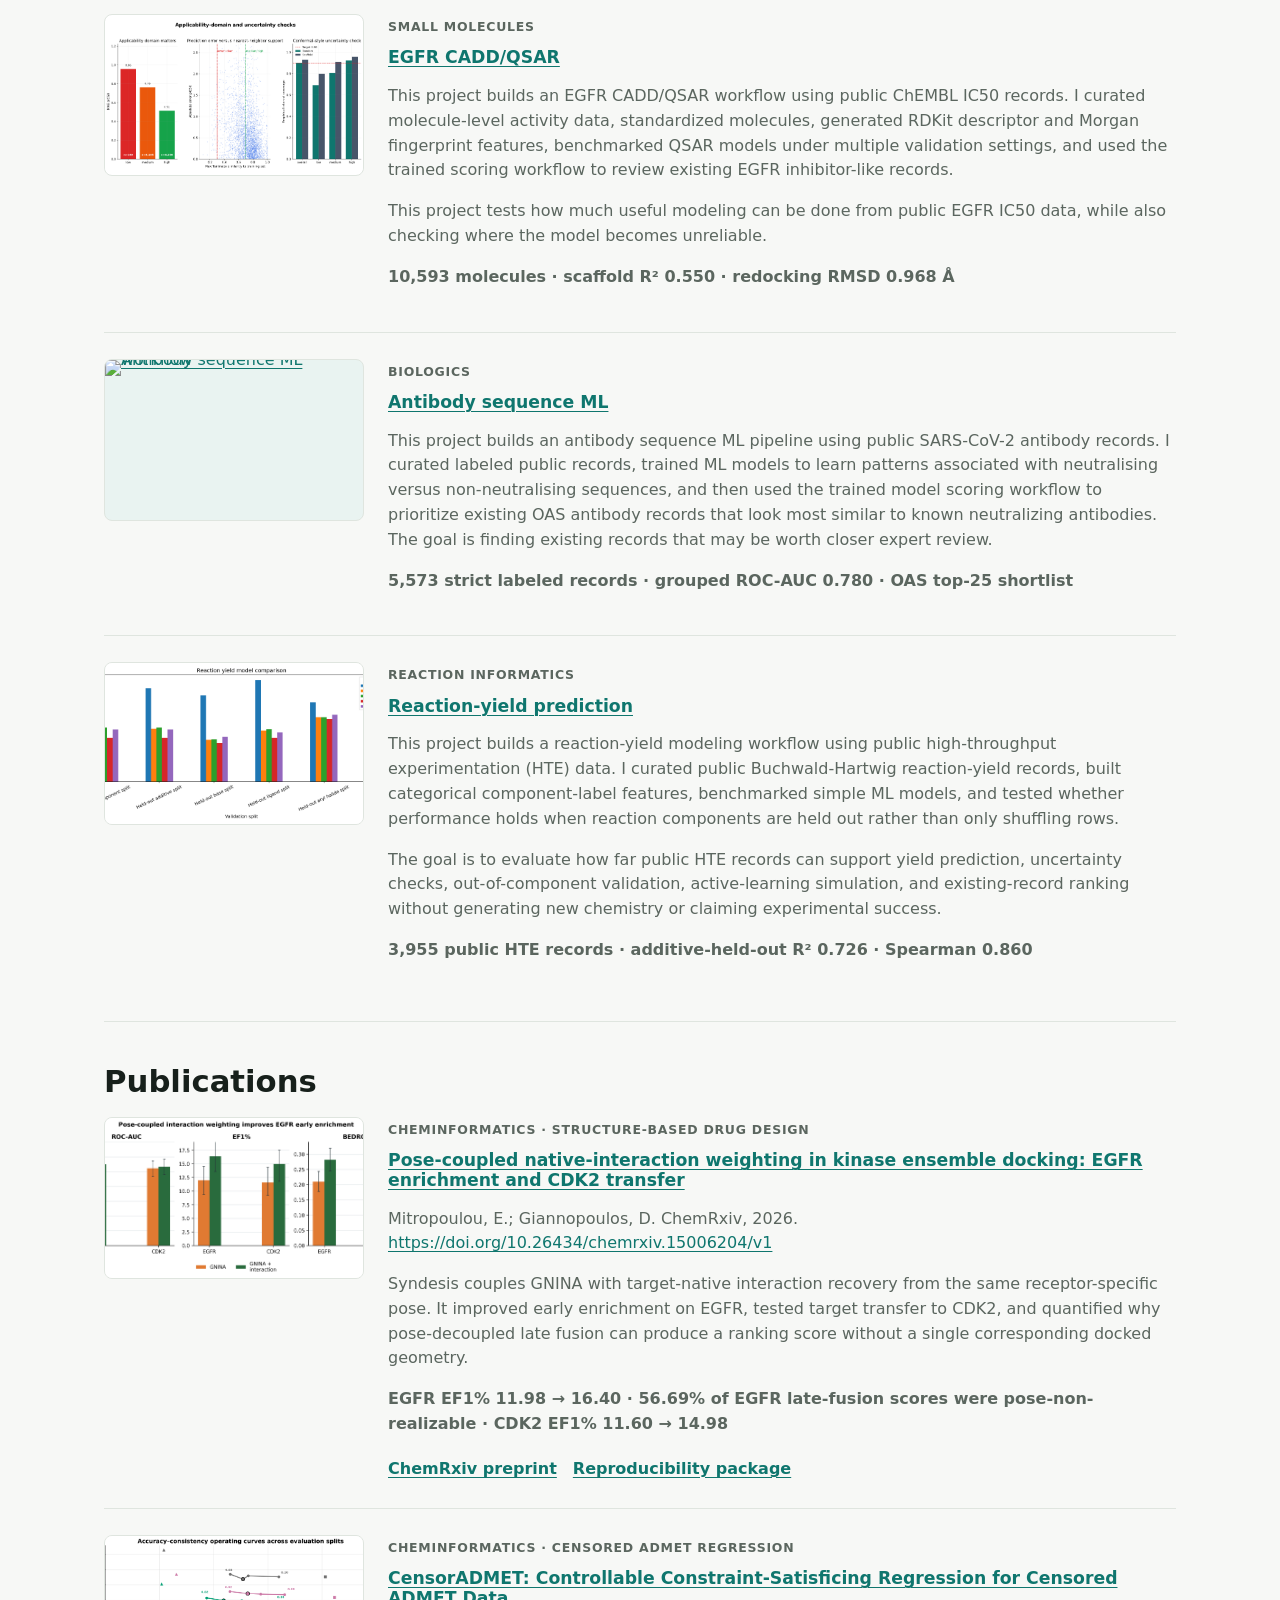
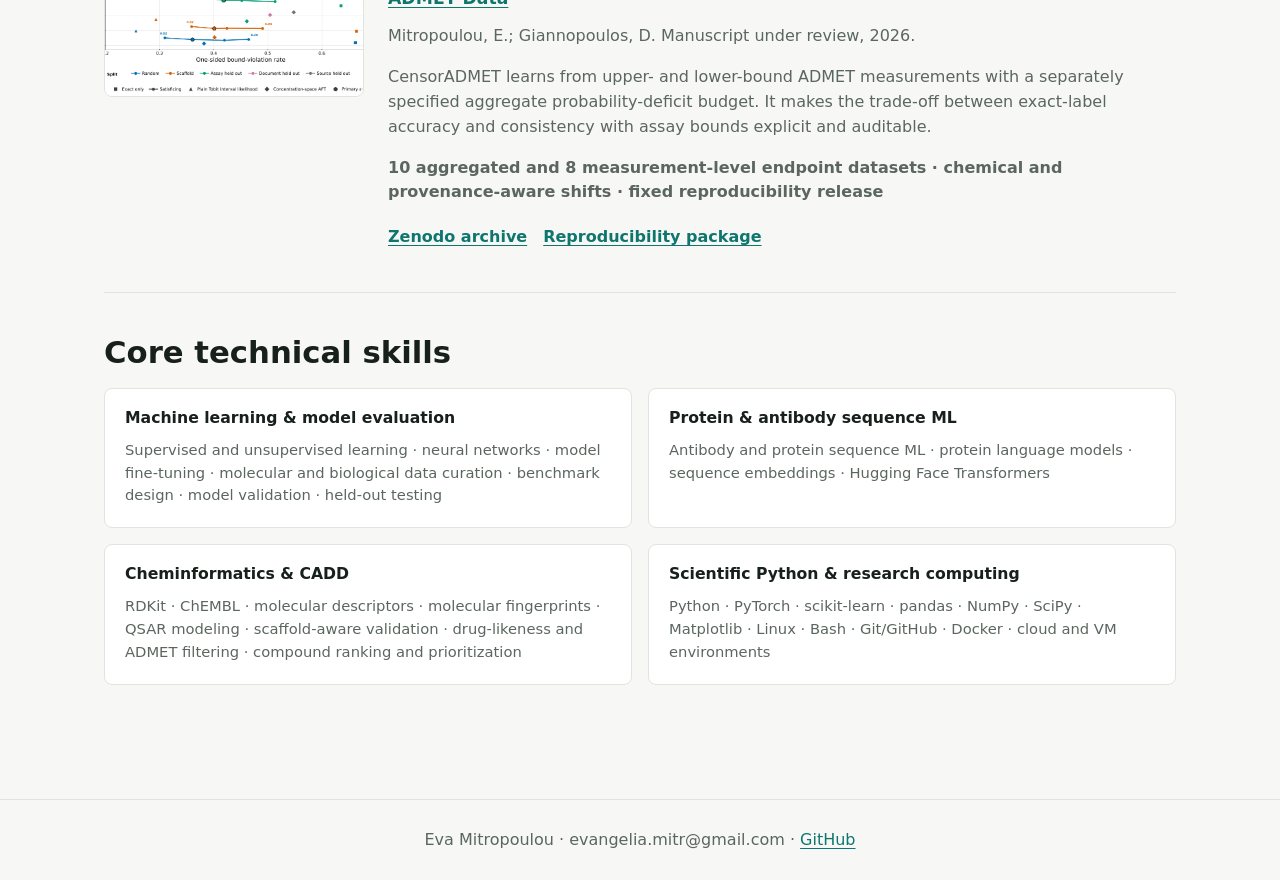
==== commit 0bcecf18: "Update CensorADMET publication card" ====
--- a/index.html
+++ b/index.html
@@ -151,17 +151,18 @@
             </div>
           </article>
           <article class="feature-item">
-            <a class="thumb-link" href="https://github.com/eva-mitropoulou/censorADMET" aria-label="CensorADMET publication repository">
+            <a class="thumb-link" href="https://doi.org/10.5281/zenodo.21417709" aria-label="CensorADMET archived reproducibility package">
               <img src="assets/figures/censoradmet_operating_curve.png" alt="CensorADMET accuracy-versus-consistency operating curves">
             </a>
             <div>
-              <p class="domain-label">Cheminformatics · ADMET</p>
-              <h3><a href="https://github.com/eva-mitropoulou/censorADMET">CensorADMET: Constraint-Satisficing Regression for Censored ADMET Prediction with a Controllable Accuracy-versus-Consistency Trade-off</a></h3>
-              <p>Mitropoulou, E.; Giannopoulos, D. ChemRxiv, 2026.</p>
-              <p>CensorADMET preserves inequality-labelled ADMET measurements as interval constraints and evaluates how models trade exact-value accuracy against consistency with known assay bounds under chemical and provenance shift.</p>
-              <p class="compact-metrics">8 CYP, hERG and ABCB1 endpoints · 5 shift families · explicit probability-deficit control</p>
+              <p class="domain-label">Cheminformatics · Censored ADMET regression</p>
+              <h3><a href="https://doi.org/10.5281/zenodo.21417709">CensorADMET: Controllable Constraint-Satisficing Regression for Censored ADMET Data</a></h3>
+              <p>Mitropoulou, E.; Giannopoulos, D. Manuscript under review, 2026.</p>
+              <p>CensorADMET learns from upper- and lower-bound ADMET measurements with a separately specified aggregate probability-deficit budget. It makes the trade-off between exact-label accuracy and consistency with assay bounds explicit and auditable.</p>
+              <p class="compact-metrics">10 aggregated and 8 measurement-level endpoint datasets · chemical and provenance-aware shifts · fixed reproducibility release</p>
               <div class="inline-links">
-                <a href="https://github.com/eva-mitropoulou/censorADMET">Publication repository</a>
+                <a href="https://doi.org/10.5281/zenodo.21417709">Zenodo archive</a>
+                <a href="https://github.com/eva-mitropoulou/censorADMET/releases/tag/v1.0.0-paper">Reproducibility package</a>
               </div>
             </div>
           </article>
